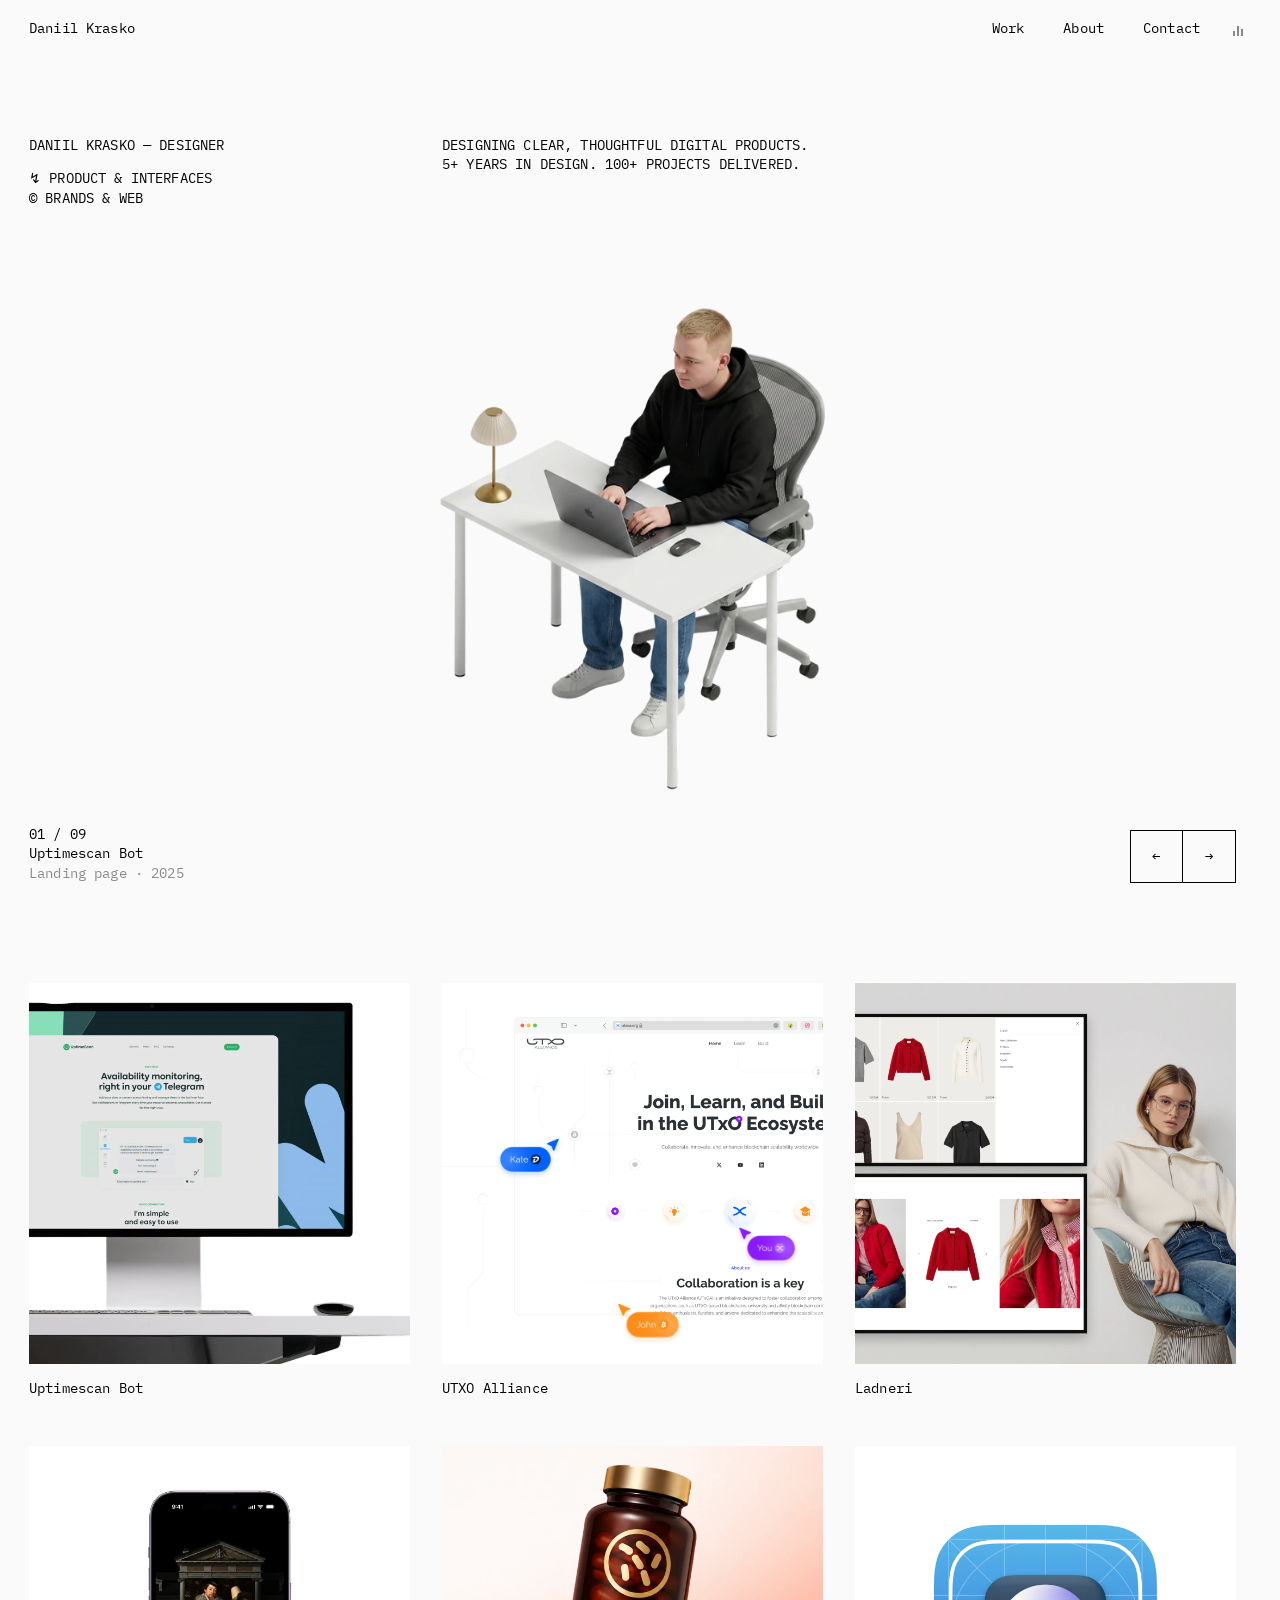
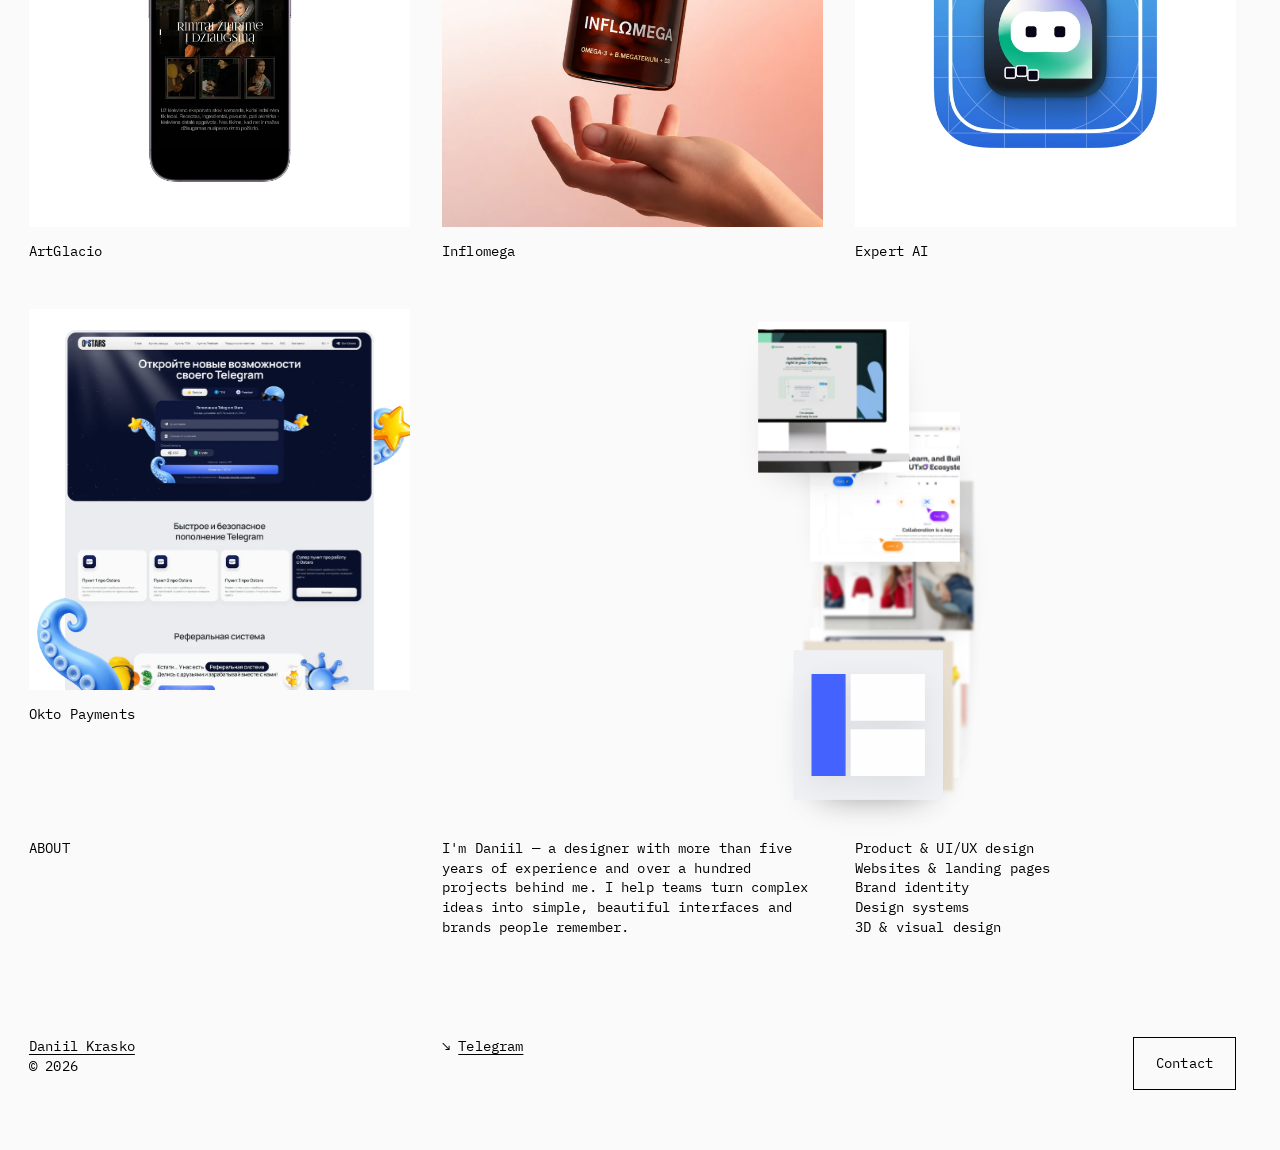
==== index.html @ 070a1013 "Bump asset version Co-Authored-By: Claude Opus 5.5 <noreply@anthropic.com> Claude-Session: https://c" ====
<!doctype html>
<html lang="en">
<head>
  <meta charset="utf-8" />
  <meta name="viewport" content="width=device-width, initial-scale=1" />
  <title>Daniil Krasko — Designer</title>
  <meta name="description" content="Daniil Krasko — designer with 5+ years of experience and 100+ projects." />
  <meta property="og:title" content="Daniil Krasko — Designer" />
  <meta property="og:description" content="5+ years, 100+ projects. Product, brand and web design." />
  <meta property="og:image" content="assets/daniil-3d.webp" />
  <link rel="icon" href="data:image/svg+xml,%3Csvg xmlns='http://www.w3.org/2000/svg' viewBox='0 0 32 32'%3E%3Crect width='32' height='32' fill='%23111'/%3E%3Ctext x='16' y='21.5' font-family='Arial' font-weight='700' font-size='14' fill='%23fff' text-anchor='middle'%3EDK%3C/text%3E%3C/svg%3E" />
  <link rel="preconnect" href="https://fonts.googleapis.com" />
  <link rel="preconnect" href="https://fonts.gstatic.com" crossorigin />
  <link href="https://fonts.googleapis.com/css2?family=IBM+Plex+Mono:wght@400;500;600&display=swap" rel="stylesheet" />
  <script>
    // show the loader from the very first paint (skipped for reduced motion)
    if (!matchMedia("(prefers-reduced-motion: reduce)").matches) document.documentElement.classList.add("is-loading");
  </script>
  <link rel="stylesheet" href="styles.css?v=406acf7" />
</head>
<body>
  <div class="loader-title" id="loaderTitle" aria-hidden="true">Daniil Krasko</div>
  <div class="loader-cards" id="loaderCards" aria-hidden="true"></div>
  <div class="loader" id="loader" aria-hidden="true">
    <div class="loader-count" id="loaderCount"><span class="loader-digits" id="loaderDigits"></span><span class="loader-pct">%</span></div>
  </div>
  <header class="header">
    <a href="#top" class="logo">Daniil Krasko</a>
    <nav class="nav">
      <a href="#work">Work</a>
      <a href="#about">About</a>
      <a href="#contact">Contact</a>
      <button class="sound" id="soundToggle" type="button" aria-pressed="false" aria-label="Turn sound on"><i></i><i></i><i></i></button>
    </nav>
  </header>

  <main id="top">
    <!-- INTRO -->
    <section class="intro cols">
      <div>
        <p>Daniil Krasko — Designer</p>
        <p class="gap-top">↯ Product &amp; interfaces<br />© Brands &amp; web</p>
      </div>
      <h1>Designing clear, thoughtful digital products. 5+ years in design. 100+ projects delivered.</h1>
    </section>

    <!-- HERO: 3D model with orbiting projects -->
    <section class="hero" aria-label="Featured projects">
      <div class="stage" id="stage">
        <div class="model">
          <img class="model-img" src="assets/daniil-3d.webp" alt="3D portrait of Daniil Krasko working at a desk" width="959" height="1200" draggable="false" />
          <img class="model-night" src="assets/daniil-3d-night.webp" alt="" aria-hidden="true" width="959" height="1200" draggable="false" />
        </div>
        <div class="orbit" id="orbit"></div>
      </div>
      <div class="hero-bottom">
        <p class="caption" aria-live="polite">
          <span id="capIndex">01 / 08</span>
          <span id="capTitle"></span>
          <span class="muted" id="capCat"></span>
        </p>
        <div class="arrows">
          <button class="btn arrow" id="prev" aria-label="Previous project">←</button>
          <button class="btn arrow" id="next" aria-label="Next project">→</button>
        </div>
      </div>
    </section>

    <!-- WORK -->
    <section class="section" id="work">
      <ul class="work-list" id="workList"></ul>
    </section>

    <!-- ABOUT -->
    <section class="section about cols" id="about">
      <p>About</p>
      <p>
        I'm Daniil — a designer with more than five years of experience and over a hundred
        projects behind me. I help teams turn complex ideas into simple, beautiful interfaces
        and brands people remember.
      </p>
      <ul class="services">
        <li>Product &amp; UI/UX design</li>
        <li>Websites &amp; landing pages</li>
        <li>Brand identity</li>
        <li>Design systems</li>
        <li>3D &amp; visual design</li>
      </ul>
    </section>
  </main>

  <!-- CONTACT / FOOTER -->
  <footer class="footer cols" id="contact">
    <p><a class="ul" href="#top">Daniil Krasko</a><br />© <span id="year"></span></p>
    <ul class="links">
      <li>↘ <a class="ul" href="https://t.me/oksark" target="_blank" rel="noopener">Telegram</a></li>
    </ul>
    <div class="footer-cta">
      <a class="btn" href="https://t.me/oksark" target="_blank" rel="noopener">Contact</a>
    </div>
  </footer>


  <script src="projects.js?v=406acf7"></script>
  <script src="shared.js?v=406acf7"></script>
  <script src="main.js?v=406acf7"></script>
  <script src="loader.js?v=406acf7"></script>
  <script src="audio.js?v=406acf7"></script>
</body>
</html>
---- styles.css ----
/* Spacing & type system matched to the reference (nuevo.tokyo):
   one text size (14px / 1.4), 29px page margins, 32px grid gap, 57px header. */
:root {
  --thumb: #ededed;
  --bg: #fafafa;
  --surface: #ffffff;
  --text: #000;
  --muted: #8a8a8a;
  --line: #000;
  --pad: 29px;
  --gap: 32px;
  --fs: 14px;
  --lh: 1.4;
  --sans: "IBM Plex Mono", ui-monospace, "SFMono-Regular", Menlo, monospace;
  --serif: var(--sans);
}

/* Dark theme while the music plays */
html.sound-on {
  --bg: #0a0a0a;
  --surface: #151515;
  --text: #f2f2f2;
  --muted: #8a8a8a;
  --line: #f2f2f2;
  --thumb: #1a1a1a;
  color-scheme: dark;
}
/* smooth switch between themes (class is set for ~1.5s by audio.js).
   Text inherits its colour from <body>, so only elements that set their own colours get a transition —
   transitioning every element made nested text "chase" its parent and jump. */
html.theme-anim body,
html.theme-anim .header,
html.theme-anim .muted,
html.theme-anim .btn,
html.theme-anim .work-item .thumb,
html.theme-anim .case-body figure img,
html.theme-anim .cursor-label {
  transition: background-color 1s ease, color 1s ease, border-color 1s ease !important;
}

* { box-sizing: border-box; }
html { scroll-behavior: smooth; }
body {
  margin: 0;
  background: var(--bg);
  color: var(--text);
  font-family: var(--sans);
  font-size: var(--fs);
  line-height: var(--lh);
  letter-spacing: 0.01em;
  -webkit-font-smoothing: antialiased;
  overflow-x: hidden;
}
h1, h2, h3, p, ul { margin: 0; font-size: inherit; font-weight: 400; line-height: inherit; }
ul { list-style: none; padding: 0; }
a { color: inherit; text-decoration: none; }
a.ul, .nav a:hover { text-decoration: underline; text-underline-offset: 3px; text-decoration-thickness: 1px; }
em { font-style: normal; }
button { font: inherit; color: inherit; letter-spacing: inherit; }
.muted { color: var(--muted); }

/* 3-column grid shared by text blocks and the work grid */
.cols {
  display: grid;
  grid-template-columns: repeat(3, minmax(0, 1fr));
  column-gap: var(--gap);
}

.btn {
  display: inline-flex; align-items: center; justify-content: center;
  height: 53px; padding: 0 22px;
  border: 1px solid var(--line); background: transparent;
  cursor: pointer; transition: background .2s, color .2s;
}
.btn:hover { background: var(--text); color: var(--bg); }

/* ---------- Header ---------- */
.header {
  position: fixed;
  inset: 0 0 auto 0;
  z-index: 100;
  height: 57px;
  display: flex;
  align-items: center;
  justify-content: space-between;
  padding: 0 var(--pad);
  background: var(--bg);
}
.nav { display: flex; align-items: center; gap: 39px; }

/* sound toggle: three bars, animated while playing */
.sound {
  display: inline-flex; align-items: flex-end; gap: 2px;
  width: 18px; height: 14px; padding: 0; margin-left: -6px;
  border: 0; background: none; cursor: pointer;
}
.sound i { display: block; width: 2px; height: 3px; background: currentColor; transition: height .3s; }
.sound i:nth-child(1) { height: 5px; }
.sound i:nth-child(2) { height: 10px; }
.sound i:nth-child(3) { height: 7px; }
.sound:not(.on) { opacity: .45; }
.sound:hover { opacity: 1; }
.sound.on i { animation: eq 1.1s ease-in-out infinite; }
.sound.on i:nth-child(2) { animation-delay: -.4s; animation-duration: .9s; }
.sound.on i:nth-child(3) { animation-delay: -.7s; animation-duration: 1.3s; }
@keyframes eq { 0%, 100% { height: 3px; } 50% { height: 14px; } }
.sound:focus-visible { outline: 1px solid var(--text); outline-offset: 4px; }

/* ---------- Intro ---------- */
.intro { padding: 116px var(--pad) 0; text-transform: uppercase; }
.intro h1 { max-width: 443px; }
.gap-top { margin-top: 14px; }

/* ---------- Hero ---------- */
.hero {
  position: relative;
  margin: 55px var(--pad) 0;
  height: clamp(560px, calc(100svh - 280px), 860px);
  display: flex;
  flex-direction: column;
  overflow: hidden;
}
.stage {
  position: absolute;
  inset: 0;
  cursor: grab;
  touch-action: pan-y;
  user-select: none;
  -webkit-user-select: none;
}
.stage.dragging { cursor: grabbing; }
.model {
  position: absolute;
  left: 50%;
  top: 46%;
  height: 78%;
  aspect-ratio: 959 / 1200;
  transform: translate(-50%, -50%);
  z-index: 10;
  pointer-events: none;
}
.model-img { display: block; width: 100%; height: 100%; }
/* night version of the photo (lamp on, AirPods Max) — shown while the music plays */
.model-night {
  position: absolute; inset: 0; width: 100%; height: 100%;
  opacity: 0;
  transition: opacity 1.2s cubic-bezier(.4, 0, .2, 1);
}
html.sound-on .model-night { opacity: 1; transition-duration: 1.6s; }
html.theme-anim .model-night { transition: opacity 1.4s cubic-bezier(.4, 0, .2, 1) !important; }
.orbit { position: absolute; left: 50%; top: 46%; width: 0; height: 0; }

.card {
  position: absolute;
  left: 0; top: 0;
  width: var(--card-w, 240px);
  aspect-ratio: 1 / 1;
  margin: calc(var(--card-w, 240px) * -0.5) 0 0 calc(var(--card-w, 240px) * -0.5);
  padding: 0;
  border: 0;
  border-radius: 0;
  overflow: hidden;
  background: var(--surface);
  box-shadow: 0 18px 40px -24px rgba(0,0,0,.3);
  cursor: pointer;
  will-change: transform, opacity;
  transform-origin: center;
}
.card .cover { position: absolute; inset: 0; }
.card:focus-visible { outline: 2px solid var(--text); outline-offset: 4px; }

.hero-bottom {
  margin-top: auto;
  position: relative;
  z-index: 30;
  display: flex;
  align-items: flex-end;
  justify-content: space-between;
  gap: var(--gap);
  pointer-events: none;
}
.hero-bottom > * { pointer-events: auto; }
.caption { display: grid; }
.arrows { display: flex; gap: 0; }
.arrow { width: 53px; padding: 0; }
.arrow + .arrow { border-left: 0; }

/* ---------- Sections ---------- */
.section { padding: 100px var(--pad) 0; }

.work-list {
  display: grid;
  grid-template-columns: repeat(3, minmax(0, 1fr));
  gap: var(--gap);
}
.work-item { cursor: pointer; }
.work-item .thumb { position: relative; aspect-ratio: 1 / 1; overflow: hidden; background: var(--thumb); }
.work-item .name { padding: 15px 0; }
.work-item:hover .name { text-decoration: underline; text-underline-offset: 3px; }
.work-item:focus-visible { outline: 1px solid var(--text); outline-offset: 6px; }
/* reveal on scroll — matches the reference: image fades in and rises 25px,
   0.8s ease, cards in a row start ~65ms apart; captions stay visible */
.work-item.reveal .thumb {
  opacity: 0;
  transform: translateY(25px);
  transition: opacity .8s cubic-bezier(.4,0,.2,1), transform .8s cubic-bezier(.4,0,.2,1);
  transition-delay: var(--d, 0ms);
}
.work-item.reveal.in .thumb { opacity: 1; transform: none; }


.about { text-transform: none; }
.about > p:first-child { text-transform: uppercase; }
.about > p:nth-child(2) { max-width: 443px; }

/* ---------- Footer / contact ---------- */
.footer { padding: 100px var(--pad) 60px; align-items: start; }
.footer-cta { justify-self: end; }

/* ---------- Cover art (placeholder visuals) ---------- */
.art { position: absolute; inset: 0; background: var(--a); overflow: hidden; }
.art img { width: 100%; height: 100%; object-fit: cover; display: block; }
.art.circle::before { content: ""; position: absolute; width: 58%; aspect-ratio: 1; border-radius: 50%; background: var(--b); left: 50%; top: 50%; transform: translate(-30%, -50%); }
.art.circle::after { content: ""; position: absolute; width: 30%; aspect-ratio: 1; border-radius: 50%; border: 2px solid var(--b); left: 14%; top: 18%; }
.art.stripes { background: repeating-linear-gradient(-35deg, var(--a) 0 18px, var(--b) 18px 36px); }
.art.stripes::after { content: ""; position: absolute; inset: 22% 28%; background: var(--a); border-radius: 999px; }
.art.grid { background-image: linear-gradient(var(--a), var(--a)); }
.art.grid::before {
  content: ""; position: absolute; inset: 16% 12%;
  background:
    linear-gradient(var(--b), var(--b)) 0 0 / 30% 100% no-repeat,
    linear-gradient(#fff, #fff) 100% 0 / 66% 46% no-repeat,
    linear-gradient(#fff, #fff) 100% 100% / 66% 46% no-repeat;
  border-radius: 0; opacity: .95;
  filter: drop-shadow(0 8px 16px rgba(0,0,0,.08));
}
.art.phone::before {
  content: ""; position: absolute; width: 34%; height: 120%; left: 33%; top: 18%;
  border-radius: 0; background: var(--b);
  box-shadow: inset 0 0 0 5px rgba(0,0,0,.85), 0 20px 40px rgba(0,0,0,.25);
}
.art.phone::after {
  content: ""; position: absolute; width: 22%; height: 8%; left: 39%; top: 34%;
  border-radius: 0; background: var(--a); opacity: .9;
  box-shadow: 0 calc(var(--h, 60px) * .32) 0 0 var(--a);
}
.art.arch::before { content: ""; position: absolute; width: 38%; height: 82%; left: 31%; bottom: 0; background: var(--b); border-radius: 999px 999px 0 0; }
.art.arch::after { content: ""; position: absolute; width: 100%; height: 1px; left: 0; bottom: 18%; background: var(--b); opacity: .4; }
.art.type::before {
  content: "Aa"; position: absolute; left: 10%; bottom: -8%;
  font-family: var(--serif); font-size: calc(var(--h, 180px) * .9); line-height: 1; color: var(--b);
}
.art.type::after { content: ""; position: absolute; width: 18%; aspect-ratio: 1; right: 12%; top: 16%; background: var(--b); border-radius: 50%; }

/* ---------- Layered (animated) covers ---------- */
.art.layered { background: #fff; container-type: size; }
.art.layered img.bg { width: 100%; height: 100%; object-fit: cover; }
.art.layered img.layer {
  position: absolute;
  left: var(--x); top: var(--y);
  width: var(--w); height: auto;
  transform-origin: var(--origin, 50% 50%);
  animation: var(--anim) var(--dur) cubic-bezier(.45, 0, .25, 1) var(--delay) infinite;
  will-change: transform;
}
/* cursor paths, in % of the cover width (cqw) — like people moving their mouse */
@keyframes cursor-a {
  0%, 100% { transform: translate(0, 0); }
  22% { transform: translate(5cqw, -4cqw); }
  46% { transform: translate(11cqw, 2cqw); }
  70% { transform: translate(4cqw, 6cqw); }
  86% { transform: translate(-2cqw, 2cqw); }
}
@keyframes cursor-b {
  0%, 100% { transform: translate(0, 0); }
  25% { transform: translate(-9cqw, -3cqw); }
  52% { transform: translate(-3cqw, -8cqw); }
  78% { transform: translate(6cqw, -4cqw); }
}
@keyframes cursor-c {
  0%, 100% { transform: translate(0, 0); }
  20% { transform: translate(-6cqw, -3cqw); }
  45% { transform: translate(-2cqw, -9cqw); }
  72% { transform: translate(3cqw, -2cqw); }
}
/* entrance: layer starts hidden behind/below, slides to its place once the cover is visible */
.art.layered img.layer.enter {
  transform: var(--enter);
  transition: transform 1.6s cubic-bezier(.16, 1, .3, 1) var(--enter-delay, 0s);
}
.art.layered.in img.layer.enter { transform: none; }
/* idle sway (uses the separate `rotate` property, so it combines with entrance and parallax) */
@keyframes sway {
  0%, 100% { rotate: 0deg; }
  50% { rotate: -5deg; }
}
@keyframes sway-b {
  0%, 100% { rotate: 0deg; }
  50% { rotate: 4deg; }
}
@keyframes float {
  0%, 100% { transform: translateY(0) rotate(0deg); }
  50% { transform: translateY(-1.6cqw) rotate(1.2deg); }
}
/* parallax: layers move against the background (depth from data), bg drifts slightly the other way */
.art.layered.parallax img.layer {
  translate: calc(var(--px, 0) * var(--depth) * -3cqw) calc(var(--py, 0) * var(--depth) * -3cqw);
}
.art.layered.parallax img.bg {
  scale: 1.04;
  translate: calc(var(--px, 0) * 0.8cqw) calc(var(--py, 0) * 0.8cqw);
}
.case-cover.is-layered { position: relative; width: min(100%, 88svh); aspect-ratio: 1 / 1; margin-left: auto; margin-right: auto; }

/* ---------- Project page (long-read) ---------- */
.work-item a { display: block; }
.work-item a:focus-visible { outline: 1px solid var(--text); outline-offset: 6px; }

.case-head { padding: 116px var(--pad) 0; align-items: start; }
.case-title h1 { text-transform: uppercase; }
.case-intro { margin-top: 14px; max-width: 443px; }
.case-meta { margin: 0; display: grid; grid-template-columns: auto 1fr; gap: 0 20px; justify-self: end; }
.case-meta dd { margin: 0; }

.case-cover { margin: 55px var(--pad) 0; }
/* tall/square covers are capped to the viewport height so they never get huge */
.case-cover img { display: block; width: auto; max-width: 100%; height: auto; max-height: 88svh; margin: 0 auto; }
.case-cover.is-art { position: relative; aspect-ratio: 16 / 9; --h: 600px; }

.case-body {
  --col: 600px;
  max-width: calc(var(--col) + var(--pad) * 2);
  margin: 0 auto;
  padding: 100px var(--pad) 0;
}
.case-body h2 { margin: 56px 0 14px; text-transform: uppercase; }
.case-body h2:first-child { margin-top: 0; }
.case-body p + p { margin-top: 14px; }
.case-body figure { margin: 48px 0; }
.case-body figure img { display: block; width: 100%; height: auto; background: var(--thumb); }
.case-body figure .ph { position: relative; aspect-ratio: 4 / 3; --h: 420px; }
.case-body figure.wide { margin-left: calc(50% - min(450px, 50vw - var(--pad))); margin-right: calc(50% - min(450px, 50vw - var(--pad))); }
.case-body figure.wide .ph { aspect-ratio: 16 / 9; }
.case-body figcaption { padding-top: 15px; }

.case-next { padding: 100px var(--pad) 0; align-items: start; }
.next-link { grid-column: 2; display: block; }
.next-link .thumb { position: relative; aspect-ratio: 1 / 1; overflow: hidden; }
.next-link .name { display: block; padding: 15px 0; }
.next-link:hover .name { text-decoration: underline; text-underline-offset: 3px; }

/* ---------- Intro loader ---------- */
.loader { display: none; }
/* keep the real scrollbar visible while loading (scrolling is blocked in loader.js), so nothing jumps */
html { scrollbar-gutter: stable; }
html.is-loading .loader {
  display: block;
  position: fixed; inset: 0; z-index: 900;
  pointer-events: none;
}
.loader::before {               /* the backdrop that dissolves at the end */
  content: ""; position: absolute; inset: 0;
  background: var(--bg);
  transition: opacity .8s cubic-bezier(.4,0,.2,1) .15s;
}
.loader.done::before { opacity: 0; }
.loader.gone { opacity: 0; transition: opacity .5s ease; }
html.is-loading:not(.landing) #orbit .card { visibility: hidden; }
/* landing: the hero stage (model + real cards) rises above the loader backdrop,
   so the cards are visible from their very first frame and keep their depth order */
html.is-loading .model { opacity: 0; }
html.landing .model { opacity: 1; transition: opacity .7s ease; }
html.landing .stage { z-index: 950; }
html.landing .hero { overflow: visible; }

.loader-cards { position: absolute; inset: 0; }
.loader-card {
  position: absolute; left: 0; top: 0;
  overflow: hidden;
  background: var(--surface);
  box-shadow: 0 18px 40px -24px rgba(0,0,0,.3);
  will-change: transform;
  transform: scale(0);
}
.loader-card .art { position: absolute; inset: 0; }
.loader-card.to-orbit { opacity: var(--to-opacity, 1); }

.loader-count {
  position: absolute; right: var(--pad); bottom: 18px;
  display: flex; align-items: flex-start;
  font-size: clamp(72px, 13vw, 200px);
  line-height: 1; letter-spacing: -0.04em; font-weight: 400;
  color: var(--text);
  transition: opacity .4s ease, transform .6s cubic-bezier(.7,0,.2,1);
}
.loader.done .loader-count { opacity: 0; transform: translateY(30%); }
.loader-digits { display: flex; }
.digit { display: block; height: .78em; overflow: hidden; width: .6em; }
.digit.hidden { width: 0; }
.digit .strip { display: flex; flex-direction: column; transition: transform .22s cubic-bezier(.65,0,.2,1); }
.digit .strip i { font-style: normal; height: .78em; line-height: .78em; display: block; text-align: center; }
.loader-pct { font-size: .32em; line-height: 1; margin: 0 0 0 .12em; }

/* ---------- Custom cursor ---------- */
html.has-cursor, html.has-cursor * { cursor: none !important; }
.cursor, .cursor-dot {
  position: fixed; left: 0; top: 0; z-index: 1000;
  width: 0; height: 0;
  pointer-events: none;
  opacity: 0;
  transition: opacity .2s;
  will-change: transform;
}
.cursor.visible, .cursor-dot.visible { opacity: 1; }
/* the square: white + difference blend = black on light areas, white on dark */
.cursor-dot { mix-blend-mode: difference; }
.cursor-dot::before {
  content: "";
  position: absolute; left: 0; top: 0;
  width: 10px; height: 10px;
  translate: -50% -50%;
  background: #fff;
  transition: width .25s cubic-bezier(.2,.8,.2,1), height .25s cubic-bezier(.2,.8,.2,1), scale .15s;
}
.cursor-dot[data-state="link"]::before { width: 34px; height: 34px; }
.cursor-dot[data-state="label"]::before { width: 0; height: 0; }
.cursor-dot.down::before { scale: .7; }
.cursor-label {
  position: absolute; left: 0; top: 0;
  translate: -50% -50%;
  padding: 9px 14px;
  background: var(--text); color: var(--bg);
  font-size: 12px; line-height: 1; letter-spacing: .02em; white-space: nowrap;
  text-transform: uppercase;
  scale: 0; opacity: 0;
  transition: scale .3s cubic-bezier(.2,.8,.2,1), opacity .2s;
}
.cursor[data-state="label"] .cursor-label { scale: 1; opacity: 1; }
.cursor[data-state="label"].down .cursor-label { scale: .9; }

/* ---------- Responsive ---------- */
@media (max-width: 860px) {
  :root { --pad: 16px; --gap: 16px; }
  .nav { gap: 20px; }
  .intro { padding-top: 90px; }
  .intro.cols, .about.cols { grid-template-columns: 1fr; row-gap: 14px; }
  .hero { margin-top: 32px; height: min(560px, 74svh); }
  .model { height: 62%; }
  .work-list { grid-template-columns: repeat(2, minmax(0, 1fr)); }
  .section { padding-top: 72px; }
  .footer.cols { grid-template-columns: 1fr 1fr; row-gap: 32px; }
  .footer-cta { grid-column: 1 / -1; justify-self: start; }
  .case-head.cols, .case-next.cols { grid-template-columns: 1fr; row-gap: 14px; }
  .case-head { padding-top: 90px; }
  .case-meta { justify-self: start; }
  .case-cover { margin-top: 32px; }
  .case-body { padding-top: 64px; }
  .next-link { grid-column: 1; }
}
@media (max-width: 560px) {
  .work-list { grid-template-columns: 1fr; }
}

@media (prefers-reduced-motion: reduce) {
  html { scroll-behavior: auto; }
  .work-item.reveal .thumb { opacity: 1; transform: none; transition: none; }
  .art.layered img.layer { animation: none; }
  .sound.on i { animation: none; height: 10px; }
  .art.layered img.layer.enter { transform: none; transition: none; }
}
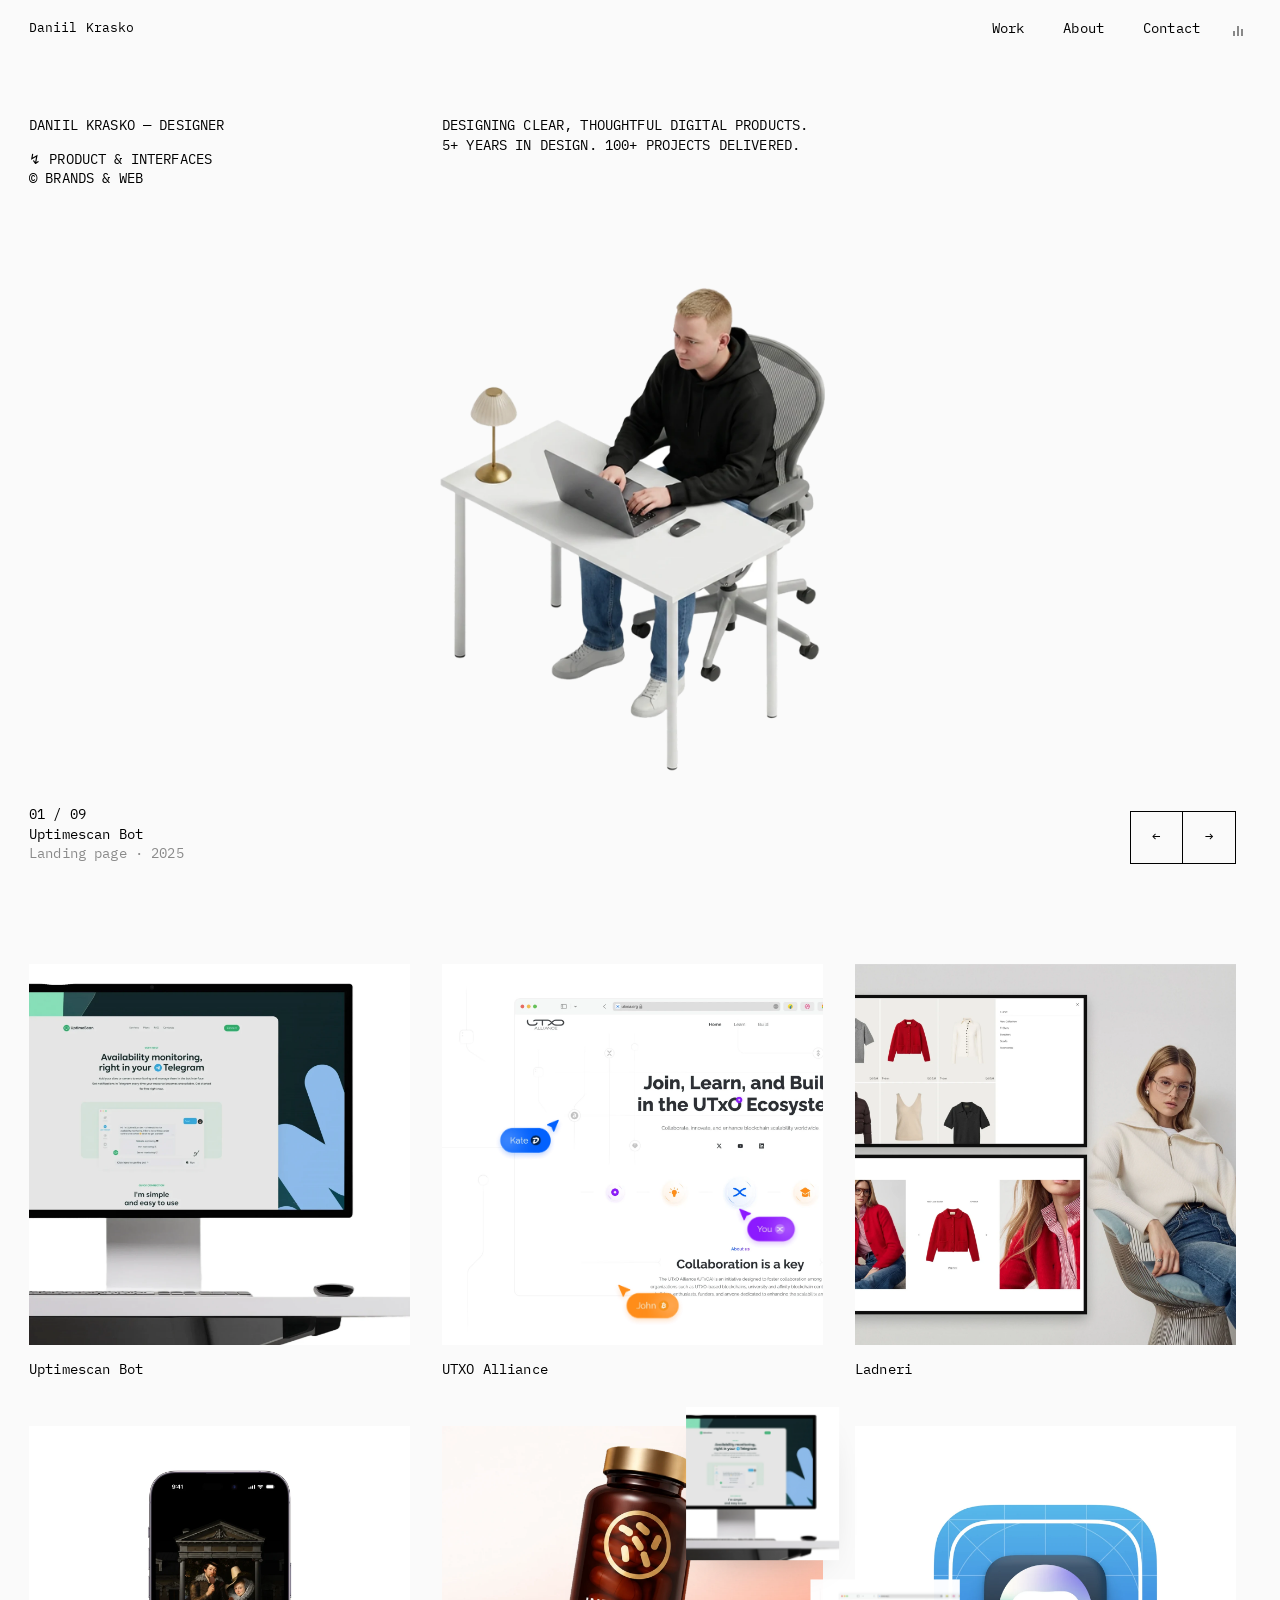
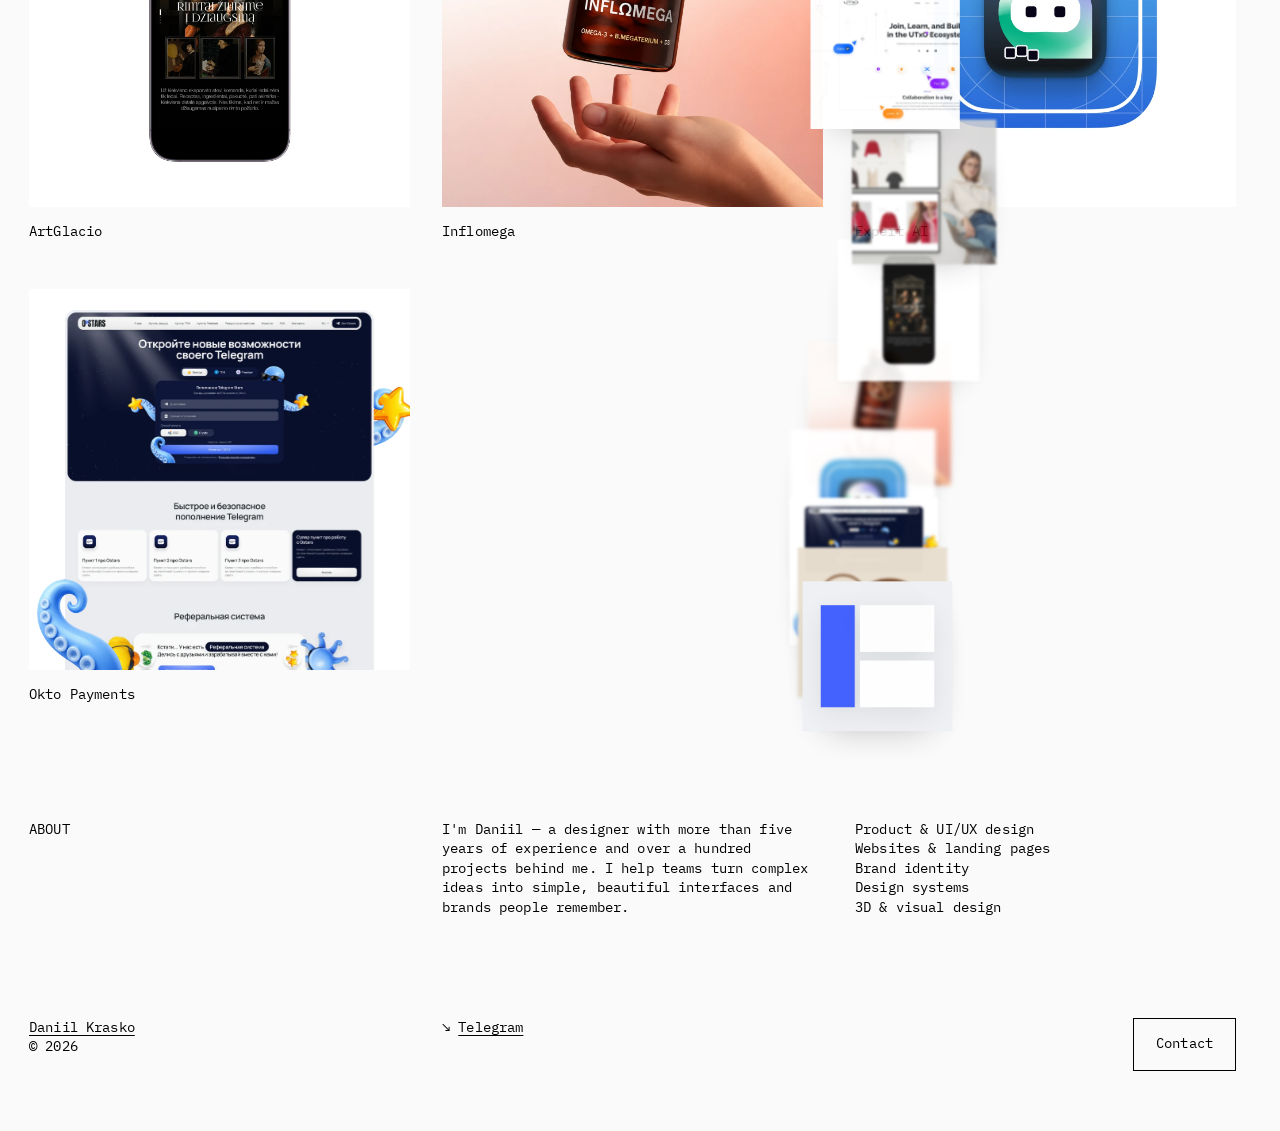
==== commit 406acf7e: "Loader: big centred name that glides into the header logo Co-Authored-By: Claude Opus 5.5 <noreply@a" ====
--- a/index.html
+++ b/index.html
@@ -16,7 +16,7 @@
     // show the loader from the very first paint (skipped for reduced motion)
     if (!matchMedia("(prefers-reduced-motion: reduce)").matches) document.documentElement.classList.add("is-loading");
   </script>
-  <link rel="stylesheet" href="styles.css?v=406acf7" />
+  <link rel="stylesheet" href="styles.css?v=d68f02f" />
 </head>
 <body>
   <div class="loader-title" id="loaderTitle" aria-hidden="true">Daniil Krasko</div>
@@ -101,10 +101,10 @@
   </footer>
 
 
-  <script src="projects.js?v=406acf7"></script>
-  <script src="shared.js?v=406acf7"></script>
-  <script src="main.js?v=406acf7"></script>
-  <script src="loader.js?v=406acf7"></script>
-  <script src="audio.js?v=406acf7"></script>
+  <script src="projects.js?v=d68f02f"></script>
+  <script src="shared.js?v=d68f02f"></script>
+  <script src="main.js?v=d68f02f"></script>
+  <script src="loader.js?v=d68f02f"></script>
+  <script src="audio.js?v=d68f02f"></script>
 </body>
 </html>
--- a/styles.css
+++ b/styles.css
@@ -373,7 +373,24 @@
 html.landing .stage { z-index: 950; }
 html.landing .hero { overflow: visible; }
 
-.loader-cards { position: absolute; inset: 0; }
+/* big name in the centre, flies into the header logo at the end */
+.loader-title { display: none; }
+html.is-loading .loader-title {
+  display: block;
+  position: fixed; left: 50%; top: 50%; z-index: 960;
+  transform: translate(-50%, -50%);
+  transform-origin: 0 0;
+  font-size: min(11vw, 150px);
+  line-height: 1.4; letter-spacing: 0.01em; font-weight: 400;
+  white-space: nowrap;
+  color: var(--text);
+  pointer-events: none;
+}
+html.is-loading .header .logo { visibility: hidden; }
+/* layers while loading: backdrop + counter (900) < name (960) < running cards (965) < cursor (1000) */
+.loader-cards { display: none; }
+html.is-loading .loader-cards { display: block; position: fixed; inset: 0; z-index: 965; pointer-events: none; }
+
 .loader-card {
   position: absolute; left: 0; top: 0;
   overflow: hidden;
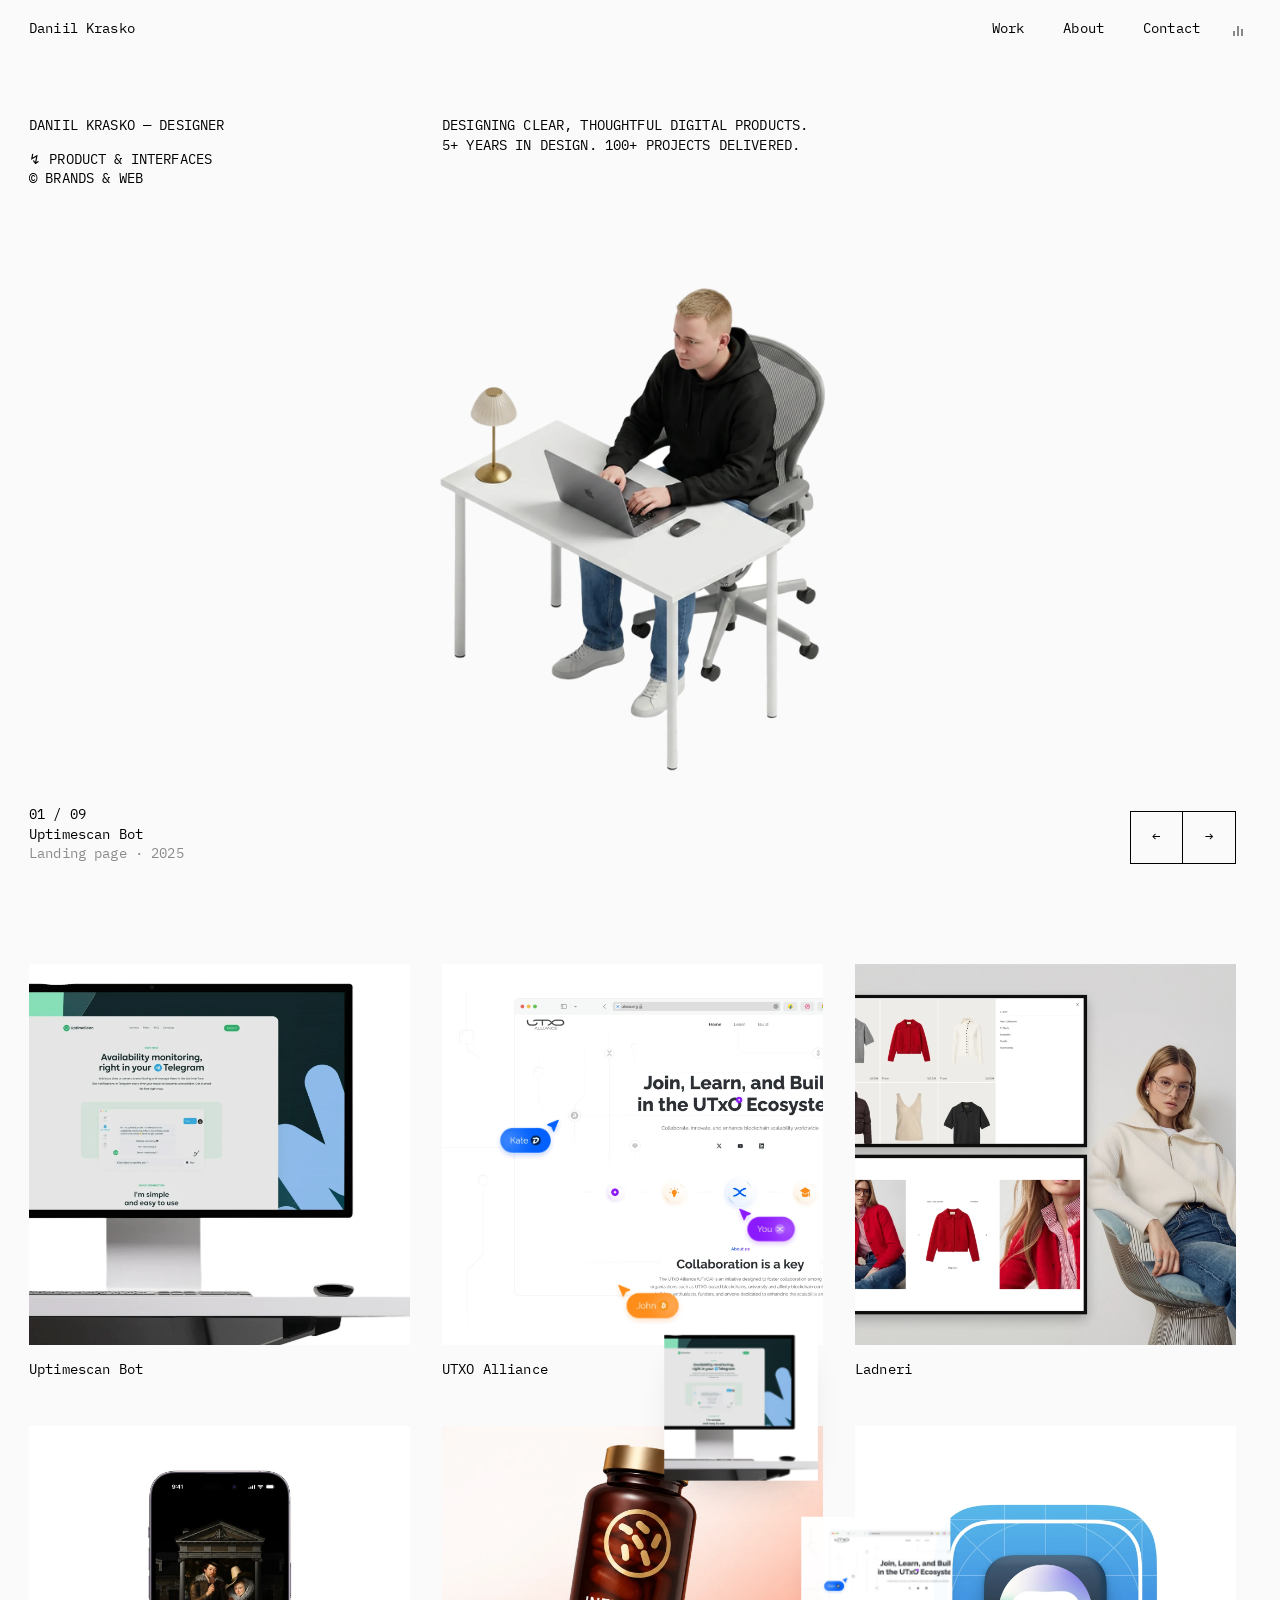
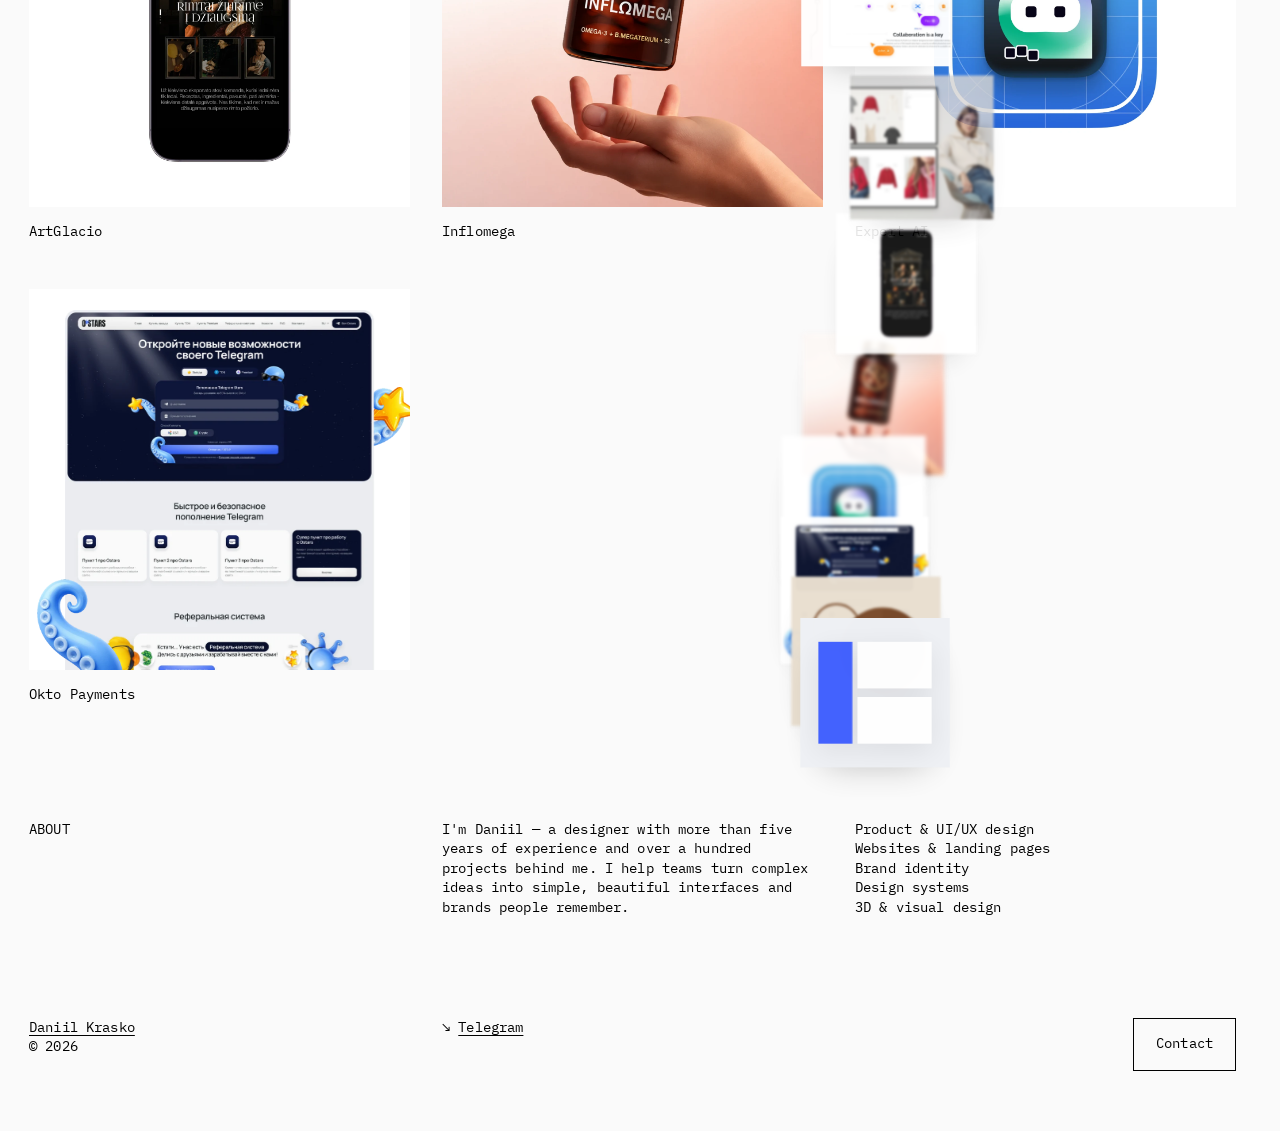
==== commit e100b162: "Bump asset version Co-Authored-By: Claude Opus 5.5 <noreply@anthropic.com> Claude-Session: https://c" ====
--- a/index.html
+++ b/index.html
@@ -16,7 +16,7 @@
     // show the loader from the very first paint (skipped for reduced motion)
     if (!matchMedia("(prefers-reduced-motion: reduce)").matches) document.documentElement.classList.add("is-loading");
   </script>
-  <link rel="stylesheet" href="styles.css?v=d68f02f" />
+  <link rel="stylesheet" href="styles.css?v=1c8c56e" />
 </head>
 <body>
   <div class="loader-title" id="loaderTitle" aria-hidden="true">Daniil Krasko</div>
@@ -101,10 +101,10 @@
   </footer>
 
 
-  <script src="projects.js?v=d68f02f"></script>
-  <script src="shared.js?v=d68f02f"></script>
-  <script src="main.js?v=d68f02f"></script>
-  <script src="loader.js?v=d68f02f"></script>
-  <script src="audio.js?v=d68f02f"></script>
+  <script src="projects.js?v=1c8c56e"></script>
+  <script src="shared.js?v=1c8c56e"></script>
+  <script src="main.js?v=1c8c56e"></script>
+  <script src="loader.js?v=1c8c56e"></script>
+  <script src="audio.js?v=1c8c56e"></script>
 </body>
 </html>
--- a/styles.css
+++ b/styles.css
@@ -373,15 +373,12 @@
 html.landing .stage { z-index: 950; }
 html.landing .hero { overflow: visible; }
 
-/* big name in the centre, flies into the header logo at the end */
+/* name stays exactly where the header logo is (same size), above the loader backdrop */
 .loader-title { display: none; }
 html.is-loading .loader-title {
   display: block;
-  position: fixed; left: 50%; top: 50%; z-index: 960;
-  transform: translate(-50%, -50%);
-  transform-origin: 0 0;
-  font-size: min(11vw, 150px);
-  line-height: 1.4; letter-spacing: 0.01em; font-weight: 400;
+  position: fixed; z-index: 960;
+  font-size: var(--fs); line-height: var(--lh); letter-spacing: 0.01em; font-weight: 400;
   white-space: nowrap;
   color: var(--text);
   pointer-events: none;
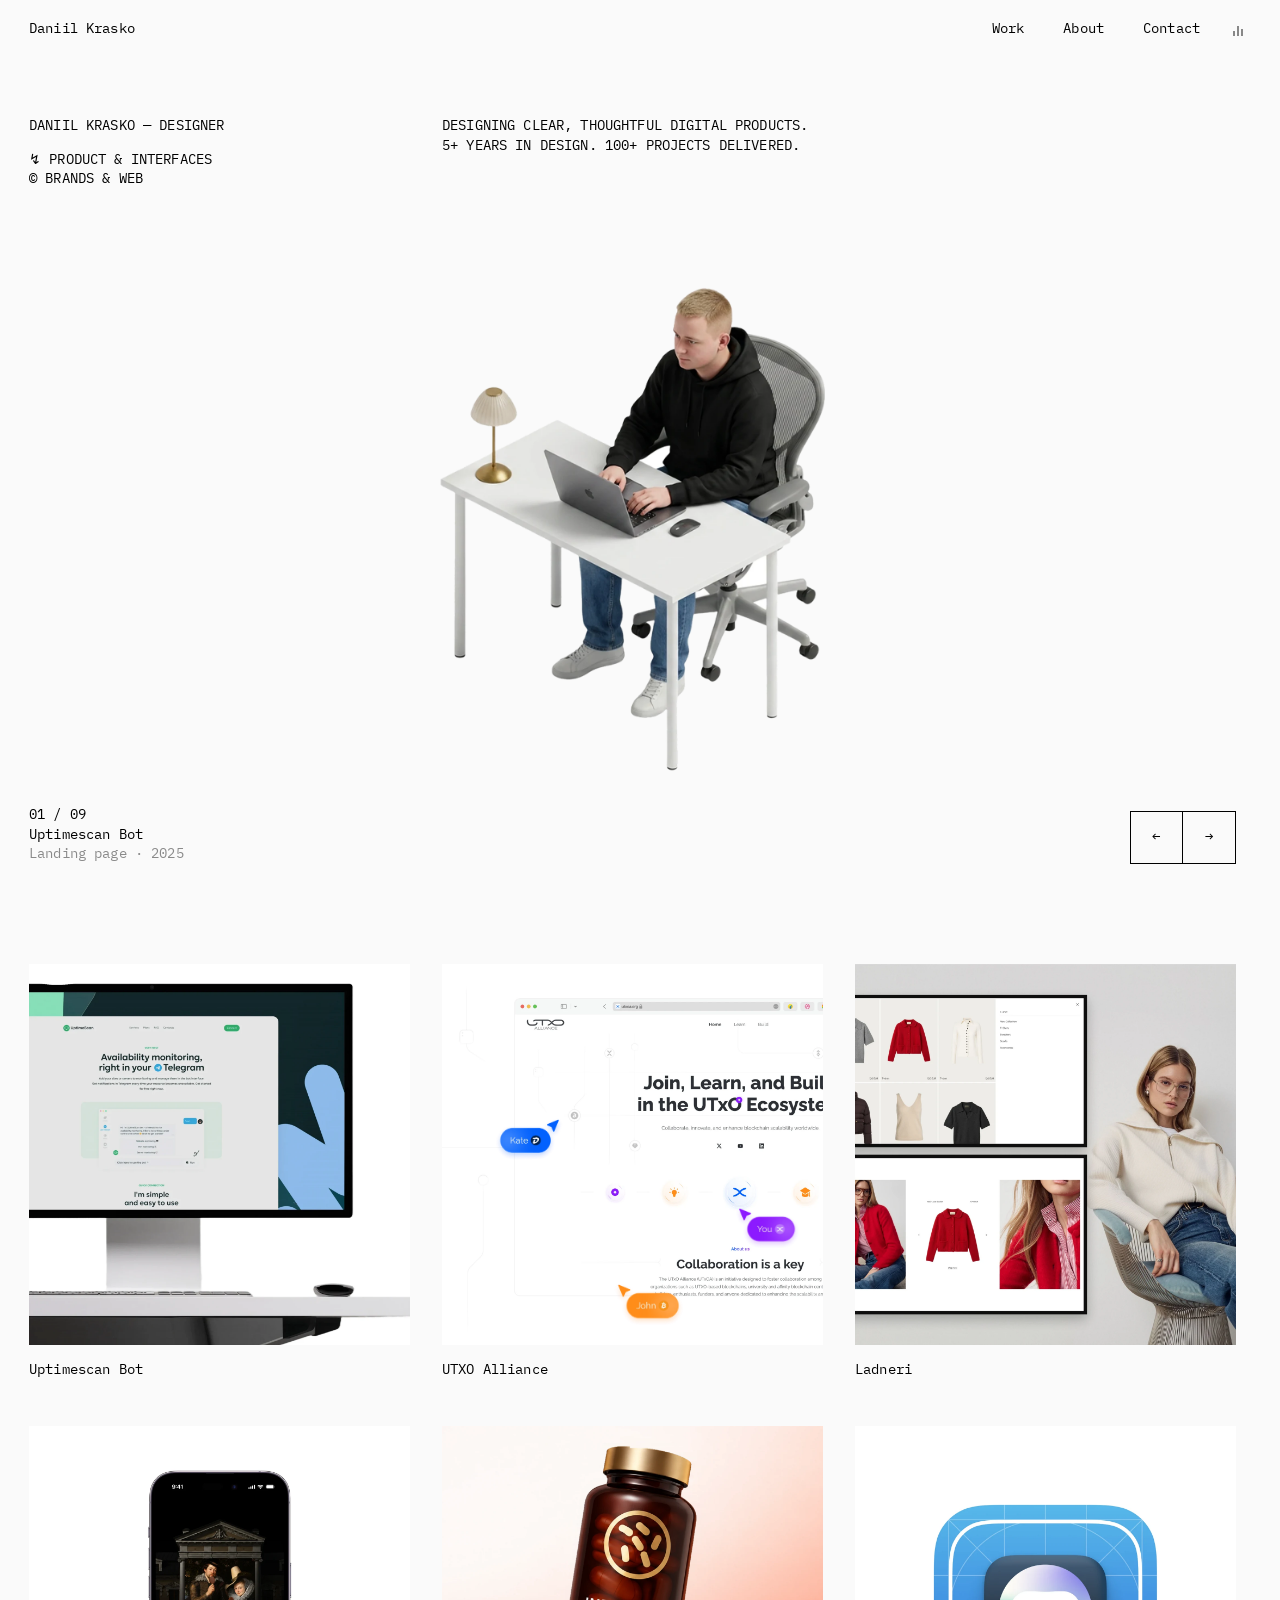
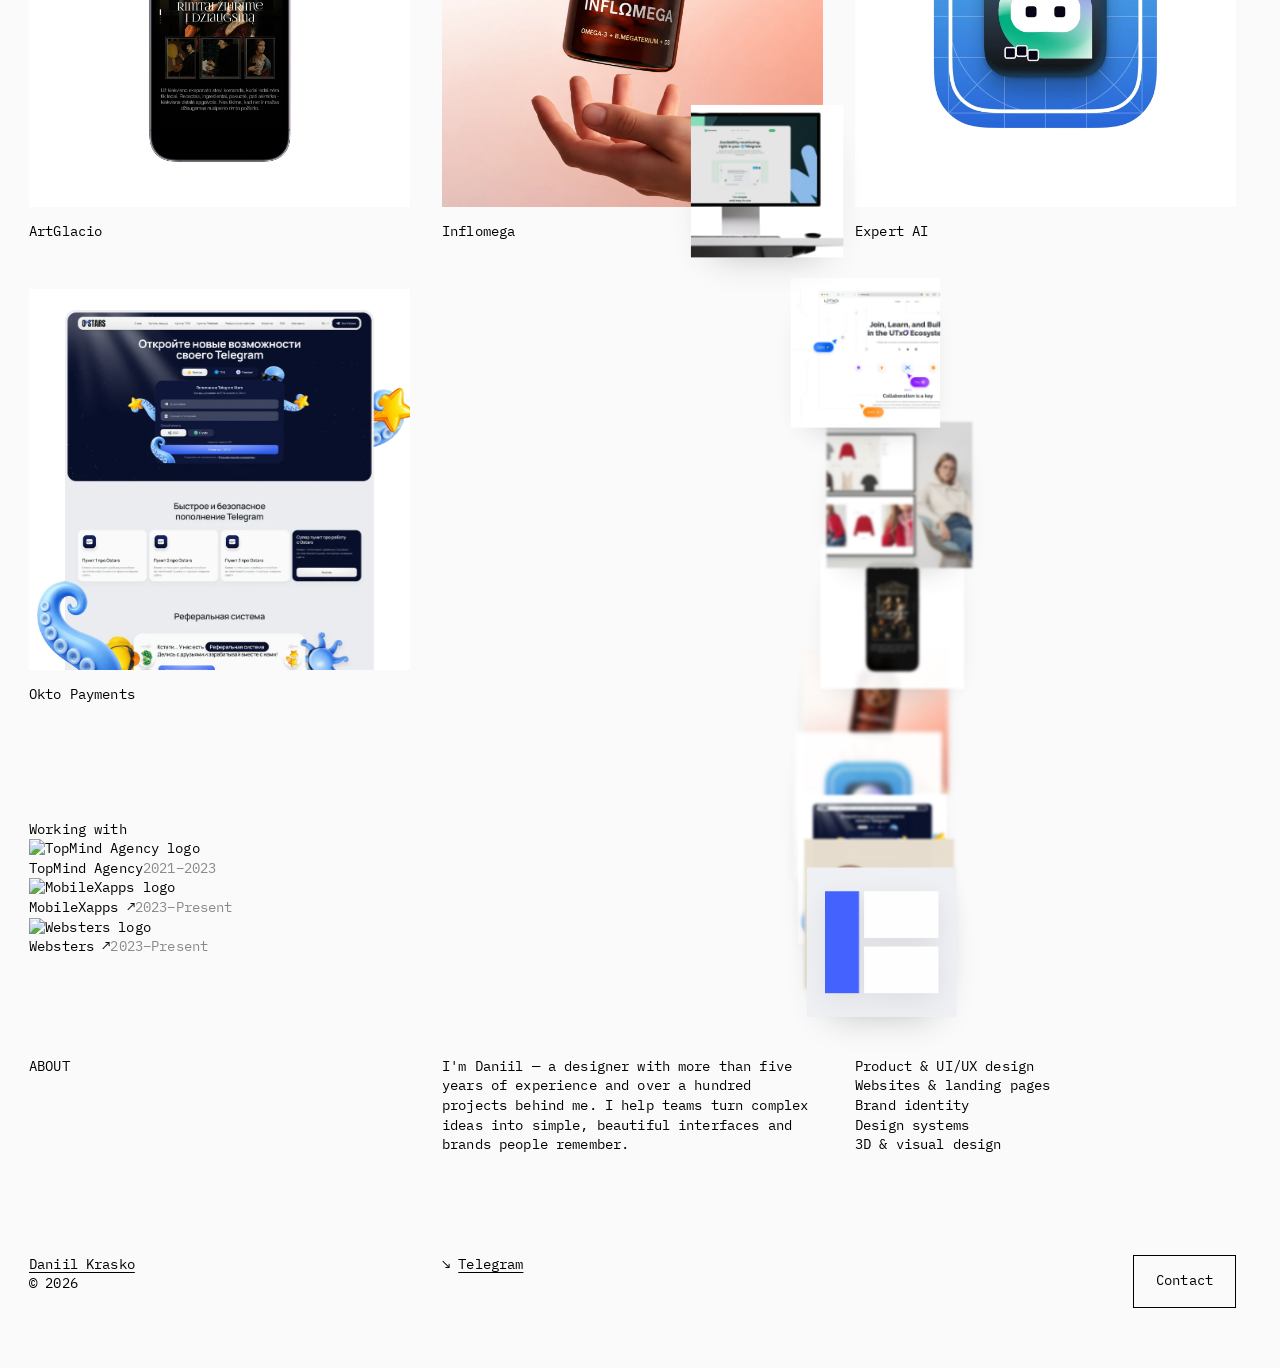
==== commit d99deea8: "Bump asset version Co-Authored-By: Claude Opus 5.5 <noreply@anthropic.com> Claude-Session: https://c" ====
--- a/index.html
+++ b/index.html
@@ -16,7 +16,7 @@
     // show the loader from the very first paint (skipped for reduced motion)
     if (!matchMedia("(prefers-reduced-motion: reduce)").matches) document.documentElement.classList.add("is-loading");
   </script>
-  <link rel="stylesheet" href="styles.css?v=1c8c56e" />
+  <link rel="stylesheet" href="styles.css?v=41e56f0" />
 </head>
 <body>
   <div class="loader-title" id="loaderTitle" aria-hidden="true">Daniil Krasko</div>
@@ -71,6 +71,31 @@
       <ul class="work-list" id="workList"></ul>
     </section>
 
+    <!-- WORKING WITH -->
+    <section class="section clients" id="clients">
+      <p class="section-label">Working with</p>
+      <ul class="client-list">
+        <li class="client">
+          <div class="client-link">
+            <div class="client-logo"><img src="assets/clients/topmind.webp" alt="TopMind Agency logo" loading="lazy" /></div>
+            <p class="client-meta"><span>TopMind Agency</span><span class="muted">2021–2023</span></p>
+          </div>
+        </li>
+        <li class="client">
+          <a class="client-link" href="https://mobilexapps.com" target="_blank" rel="noopener">
+            <div class="client-logo"><img src="assets/clients/mobilexapps.webp" alt="MobileXapps logo" loading="lazy" /></div>
+            <p class="client-meta"><span>MobileXapps ↗</span><span class="muted">2023–Present</span></p>
+          </a>
+        </li>
+        <li class="client">
+          <a class="client-link" href="https://websters.dev" target="_blank" rel="noopener">
+            <div class="client-logo"><img src="assets/clients/websters.webp" alt="Websters logo" loading="lazy" /></div>
+            <p class="client-meta"><span>Websters ↗</span><span class="muted">2023–Present</span></p>
+          </a>
+        </li>
+      </ul>
+    </section>
+
     <!-- ABOUT -->
     <section class="section about cols" id="about">
       <p>About</p>
@@ -101,10 +126,10 @@
   </footer>
 
 
-  <script src="projects.js?v=1c8c56e"></script>
-  <script src="shared.js?v=1c8c56e"></script>
-  <script src="main.js?v=1c8c56e"></script>
-  <script src="loader.js?v=1c8c56e"></script>
-  <script src="audio.js?v=1c8c56e"></script>
+  <script src="projects.js?v=41e56f0"></script>
+  <script src="shared.js?v=41e56f0"></script>
+  <script src="main.js?v=41e56f0"></script>
+  <script src="loader.js?v=41e56f0"></script>
+  <script src="audio.js?v=41e56f0"></script>
 </body>
 </html>
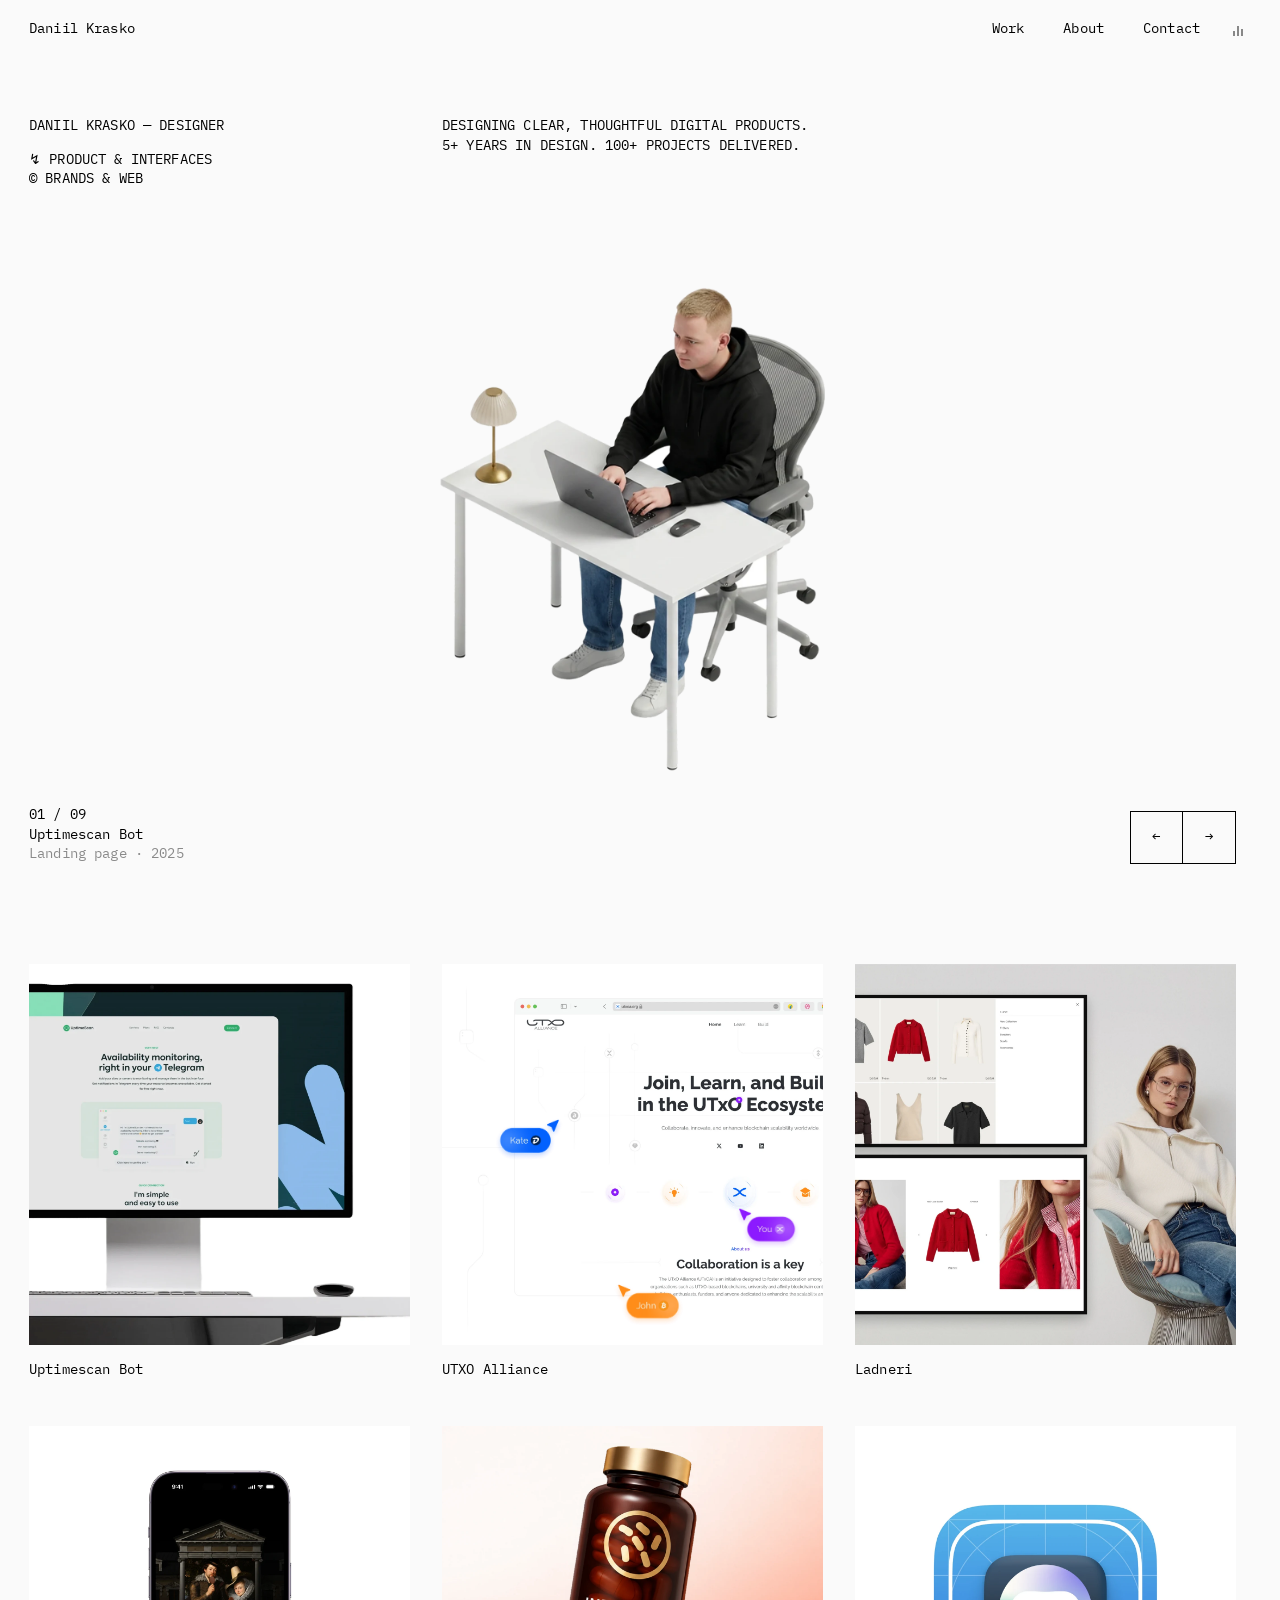
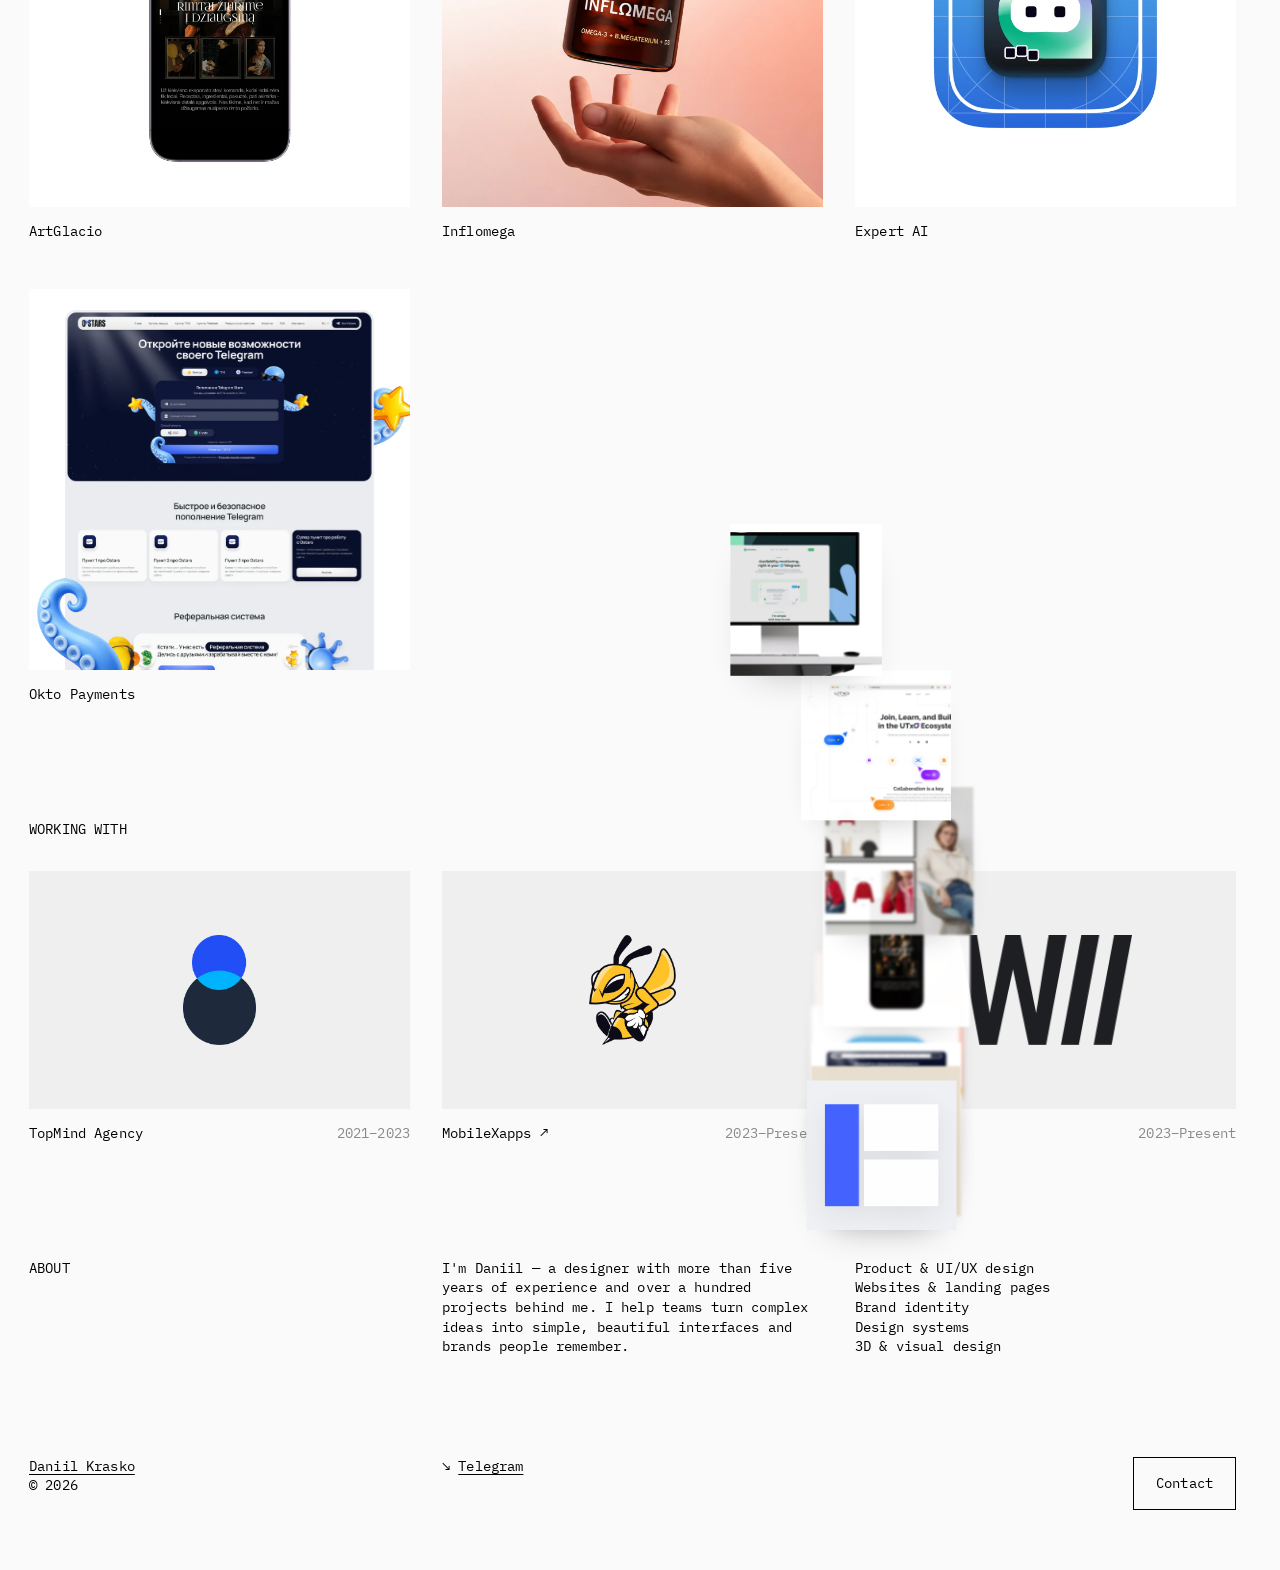
==== commit 41e56f0e: "Add Working with section: TopMind Agency, MobileXapps, Websters Co-Authored-By: Claude Opus 5.5 <nor" ====
--- a/index.html
+++ b/index.html
@@ -16,7 +16,7 @@
     // show the loader from the very first paint (skipped for reduced motion)
     if (!matchMedia("(prefers-reduced-motion: reduce)").matches) document.documentElement.classList.add("is-loading");
   </script>
-  <link rel="stylesheet" href="styles.css?v=41e56f0" />
+  <link rel="stylesheet" href="styles.css?v=1c8c56e" />
 </head>
 <body>
   <div class="loader-title" id="loaderTitle" aria-hidden="true">Daniil Krasko</div>
@@ -126,10 +126,10 @@
   </footer>
 
 
-  <script src="projects.js?v=41e56f0"></script>
-  <script src="shared.js?v=41e56f0"></script>
-  <script src="main.js?v=41e56f0"></script>
-  <script src="loader.js?v=41e56f0"></script>
-  <script src="audio.js?v=41e56f0"></script>
+  <script src="projects.js?v=1c8c56e"></script>
+  <script src="shared.js?v=1c8c56e"></script>
+  <script src="main.js?v=1c8c56e"></script>
+  <script src="loader.js?v=1c8c56e"></script>
+  <script src="audio.js?v=1c8c56e"></script>
 </body>
 </html>
--- a/styles.css
+++ b/styles.css
@@ -208,6 +208,30 @@
 }
 .work-item.reveal.in .thumb { opacity: 1; transform: none; }
 
+
+/* ---------- Working with ---------- */
+.section-label { text-transform: uppercase; padding-bottom: var(--gap); }
+.client-list {
+  display: grid;
+  grid-template-columns: repeat(3, minmax(0, 1fr));
+  gap: var(--gap);
+}
+.client-link { display: block; }
+.client-logo {
+  position: relative;
+  aspect-ratio: 16 / 10;
+  background: #efefef;            /* stays light in both themes so every logo reads well */
+  overflow: hidden;
+}
+.client-logo img {
+  position: absolute; inset: 0; margin: auto;
+  height: 46%; width: 60%; object-fit: contain;
+  transition: transform .6s cubic-bezier(.2,.8,.2,1);
+}
+a.client-link:hover .client-logo img { transform: scale(1.06); }
+.client-meta { display: flex; justify-content: space-between; gap: 16px; padding: 15px 0; }
+a.client-link:hover .client-meta span:first-child { text-decoration: underline; text-underline-offset: 3px; }
+a.client-link:focus-visible { outline: 1px solid var(--text); outline-offset: 6px; }
 
 .about { text-transform: none; }
 .about > p:first-child { text-transform: uppercase; }
@@ -461,6 +485,7 @@
   .hero { margin-top: 32px; height: min(560px, 74svh); }
   .model { height: 62%; }
   .work-list { grid-template-columns: repeat(2, minmax(0, 1fr)); }
+  .client-list { grid-template-columns: 1fr; }
   .section { padding-top: 72px; }
   .footer.cols { grid-template-columns: 1fr 1fr; row-gap: 32px; }
   .footer-cta { grid-column: 1 / -1; justify-self: start; }
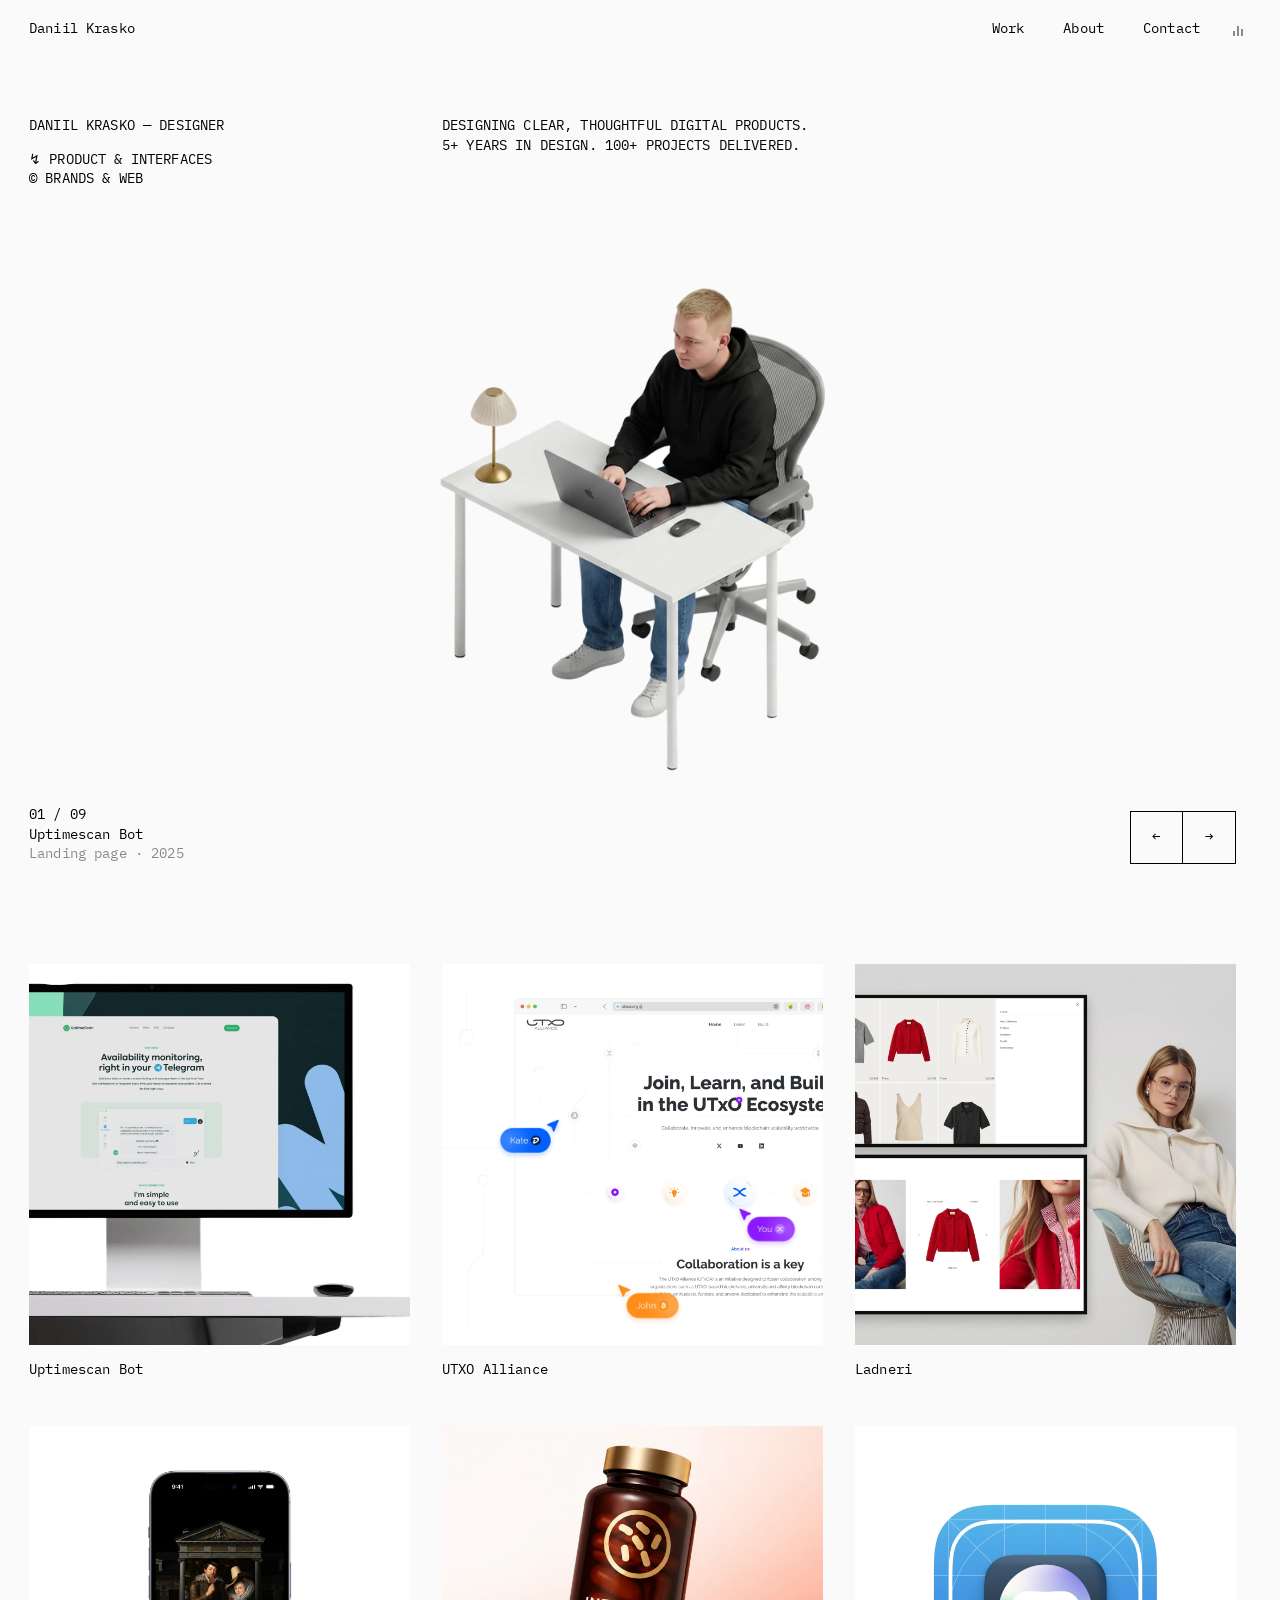
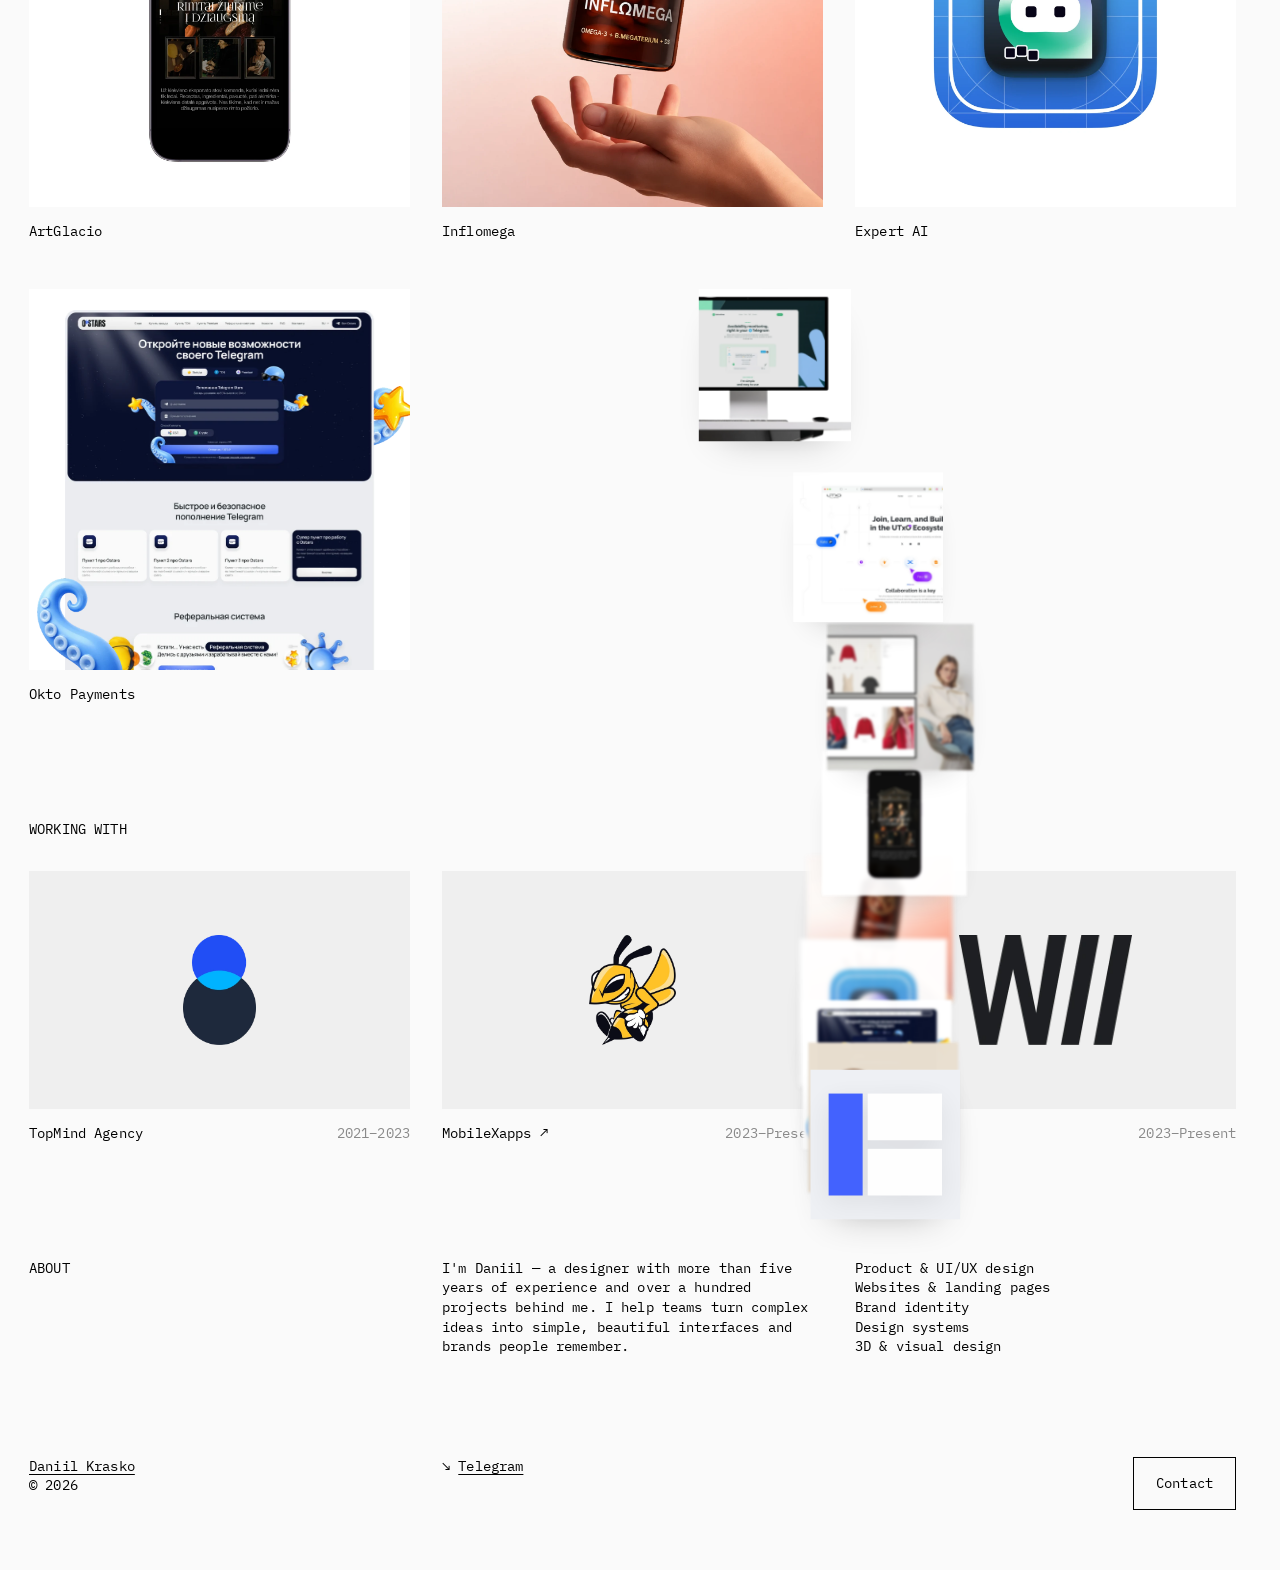
==== commit 760667b3: "Bump asset version Co-Authored-By: Claude Opus 5.5 <noreply@anthropic.com> Claude-Session: https://c" ====
--- a/index.html
+++ b/index.html
@@ -16,7 +16,7 @@
     // show the loader from the very first paint (skipped for reduced motion)
     if (!matchMedia("(prefers-reduced-motion: reduce)").matches) document.documentElement.classList.add("is-loading");
   </script>
-  <link rel="stylesheet" href="styles.css?v=1c8c56e" />
+  <link rel="stylesheet" href="styles.css?v=7865e06" />
 </head>
 <body>
   <div class="loader-title" id="loaderTitle" aria-hidden="true">Daniil Krasko</div>
@@ -126,10 +126,10 @@
   </footer>
 
 
-  <script src="projects.js?v=1c8c56e"></script>
-  <script src="shared.js?v=1c8c56e"></script>
-  <script src="main.js?v=1c8c56e"></script>
-  <script src="loader.js?v=1c8c56e"></script>
-  <script src="audio.js?v=1c8c56e"></script>
+  <script src="projects.js?v=7865e06"></script>
+  <script src="shared.js?v=7865e06"></script>
+  <script src="main.js?v=7865e06"></script>
+  <script src="loader.js?v=7865e06"></script>
+  <script src="audio.js?v=7865e06"></script>
 </body>
 </html>
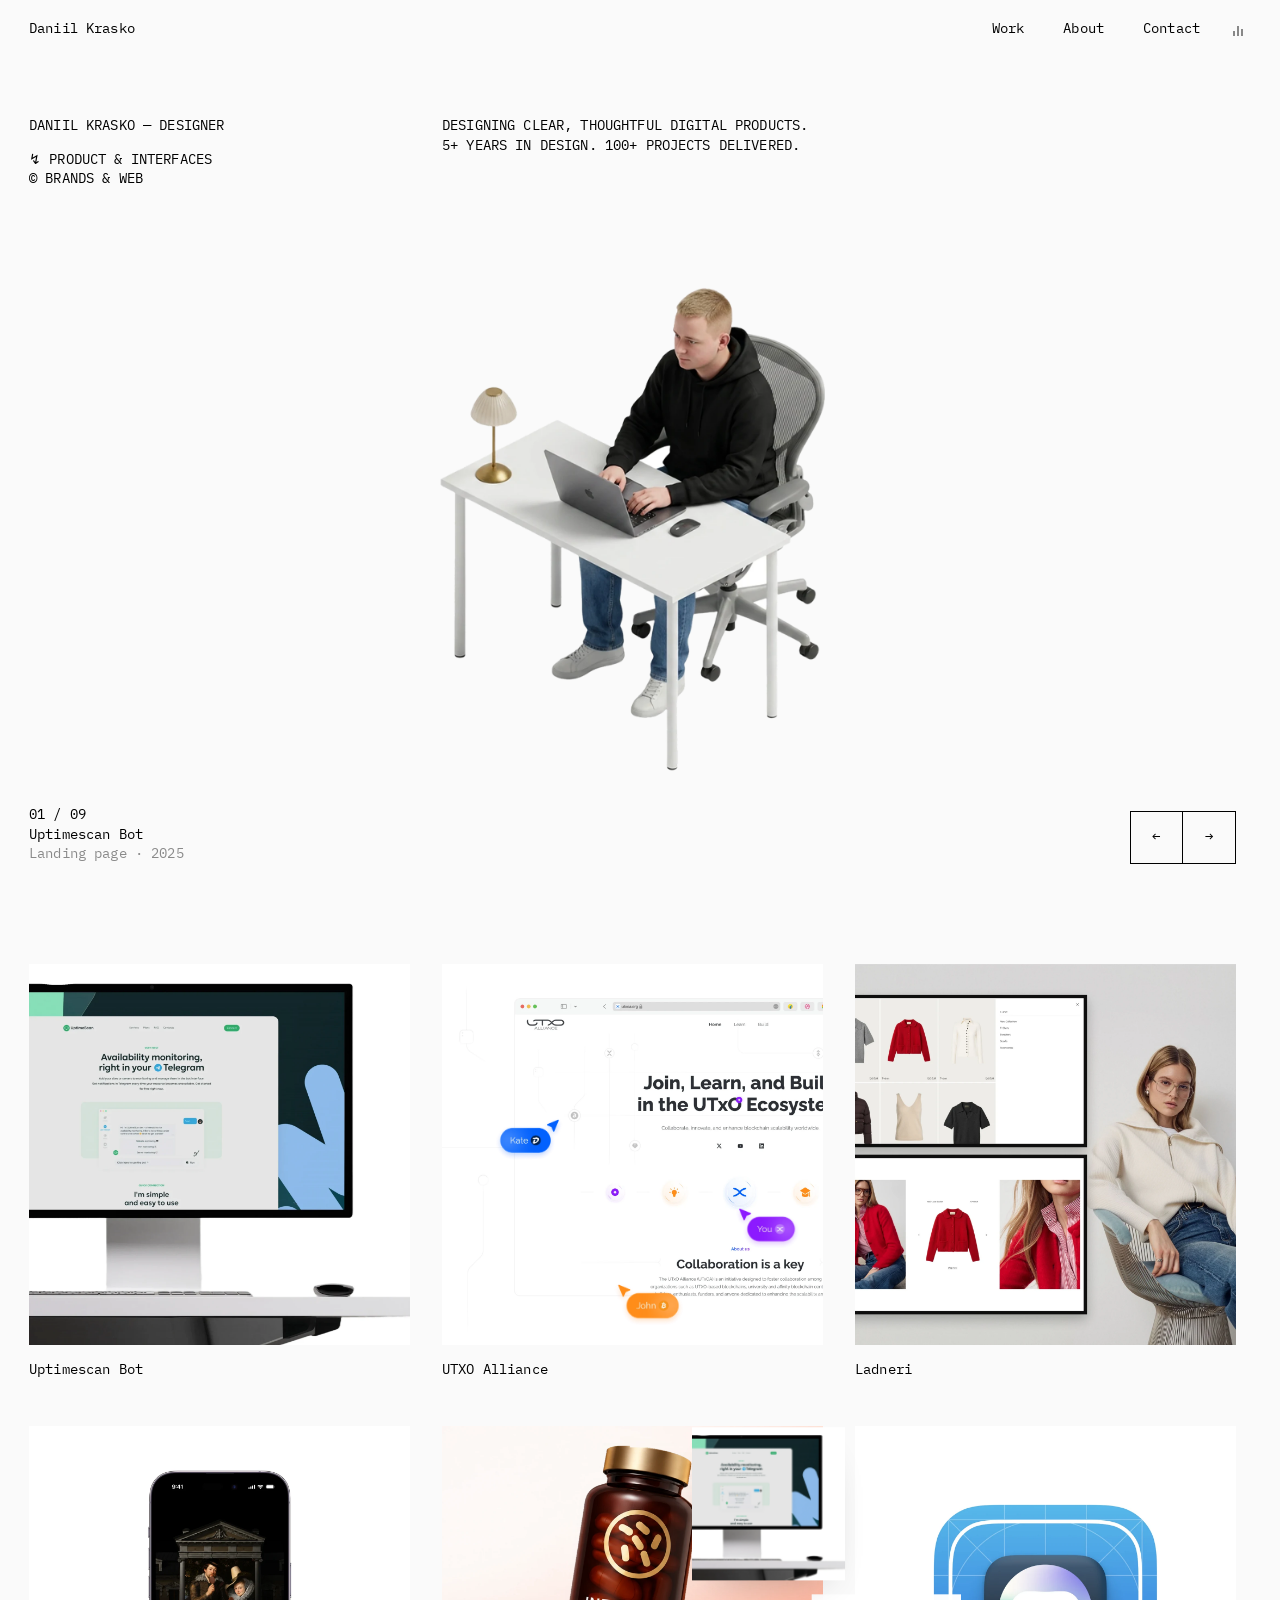
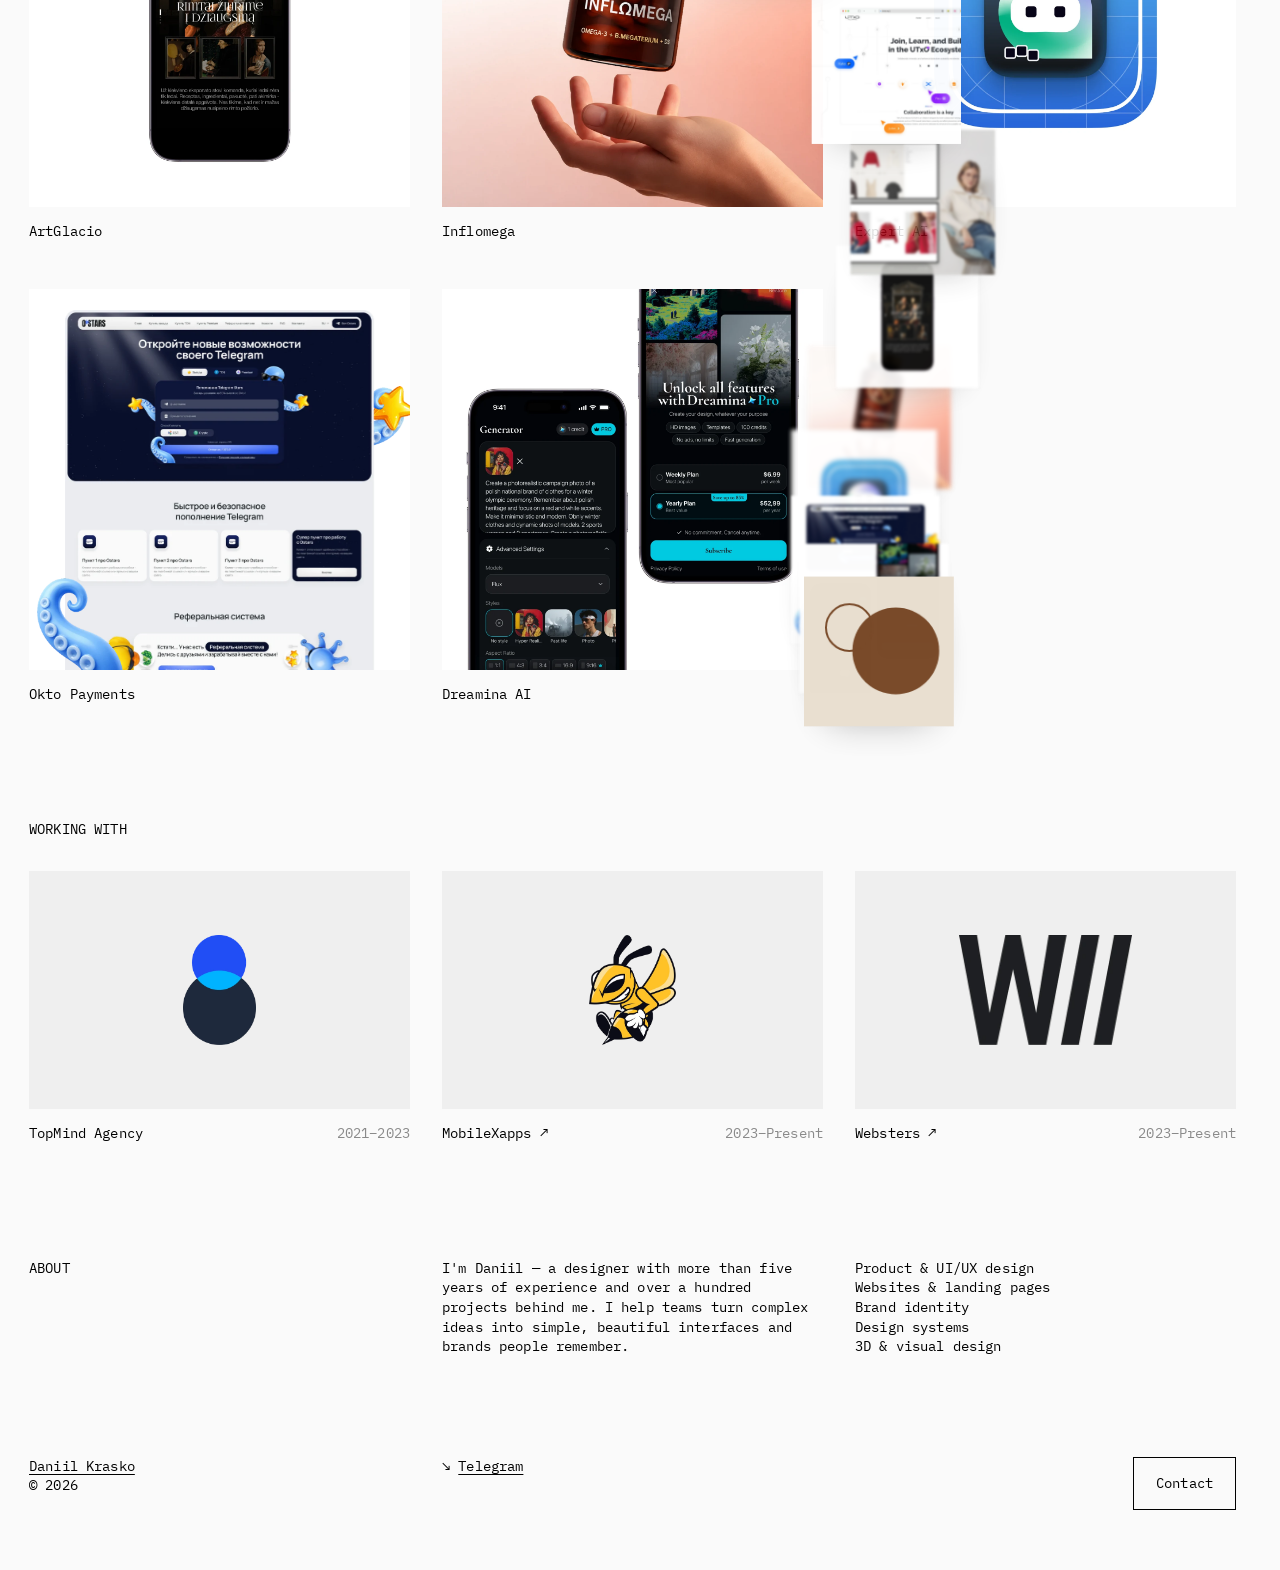
==== commit fe3326f8: "Bump asset version Co-Authored-By: Claude Opus 5.5 <noreply@anthropic.com> Claude-Session: https://c" ====
--- a/index.html
+++ b/index.html
@@ -16,7 +16,7 @@
     // show the loader from the very first paint (skipped for reduced motion)
     if (!matchMedia("(prefers-reduced-motion: reduce)").matches) document.documentElement.classList.add("is-loading");
   </script>
-  <link rel="stylesheet" href="styles.css?v=7865e06" />
+  <link rel="stylesheet" href="styles.css?v=28d39d0" />
 </head>
 <body>
   <div class="loader-title" id="loaderTitle" aria-hidden="true">Daniil Krasko</div>
@@ -126,10 +126,10 @@
   </footer>
 
 
-  <script src="projects.js?v=7865e06"></script>
-  <script src="shared.js?v=7865e06"></script>
-  <script src="main.js?v=7865e06"></script>
-  <script src="loader.js?v=7865e06"></script>
-  <script src="audio.js?v=7865e06"></script>
+  <script src="projects.js?v=28d39d0"></script>
+  <script src="shared.js?v=28d39d0"></script>
+  <script src="main.js?v=28d39d0"></script>
+  <script src="loader.js?v=28d39d0"></script>
+  <script src="audio.js?v=28d39d0"></script>
 </body>
 </html>
--- a/styles.css
+++ b/styles.css
@@ -194,6 +194,8 @@
   gap: var(--gap);
 }
 .work-item { cursor: pointer; }
+.work-item .no-page { display: block; cursor: default; }
+.card.no-page { cursor: grab; }
 .work-item .thumb { position: relative; aspect-ratio: 1 / 1; overflow: hidden; background: var(--thumb); }
 .work-item .name { padding: 15px 0; }
 .work-item:hover .name { text-decoration: underline; text-underline-offset: 3px; }
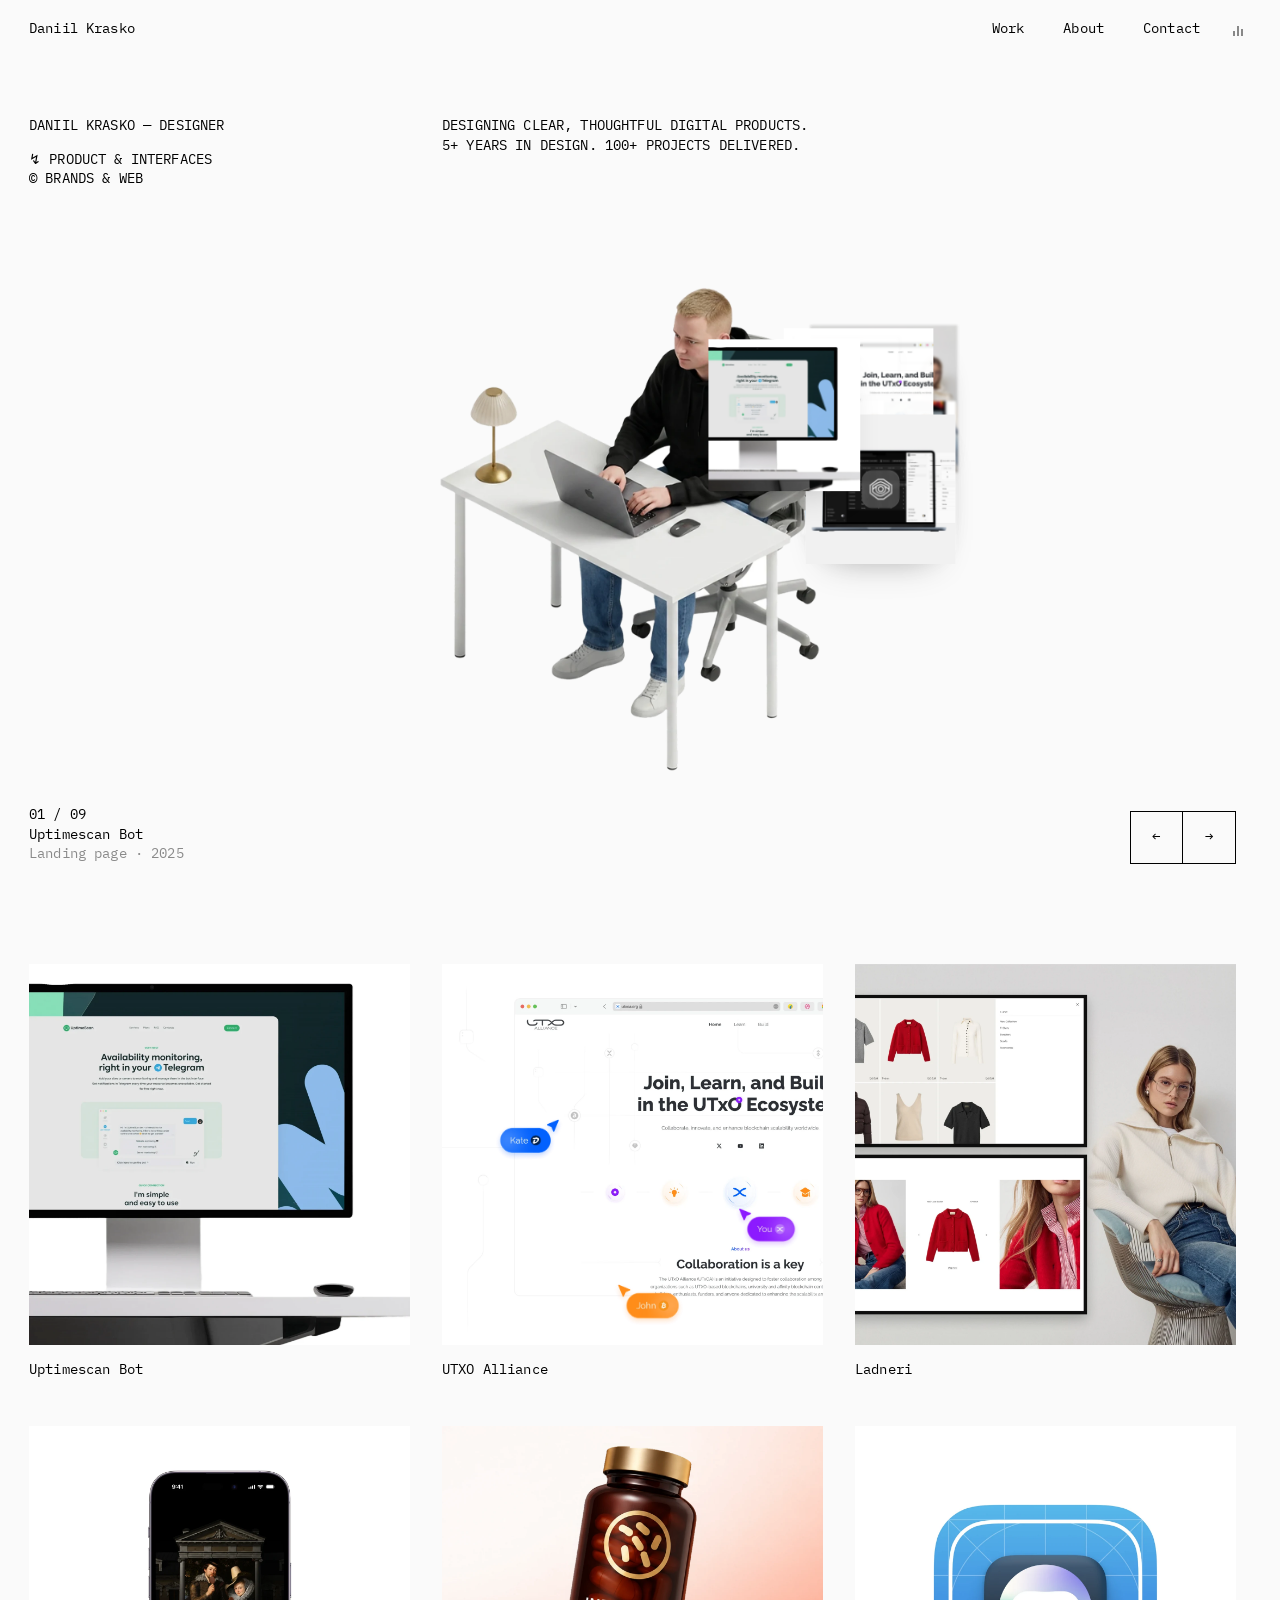
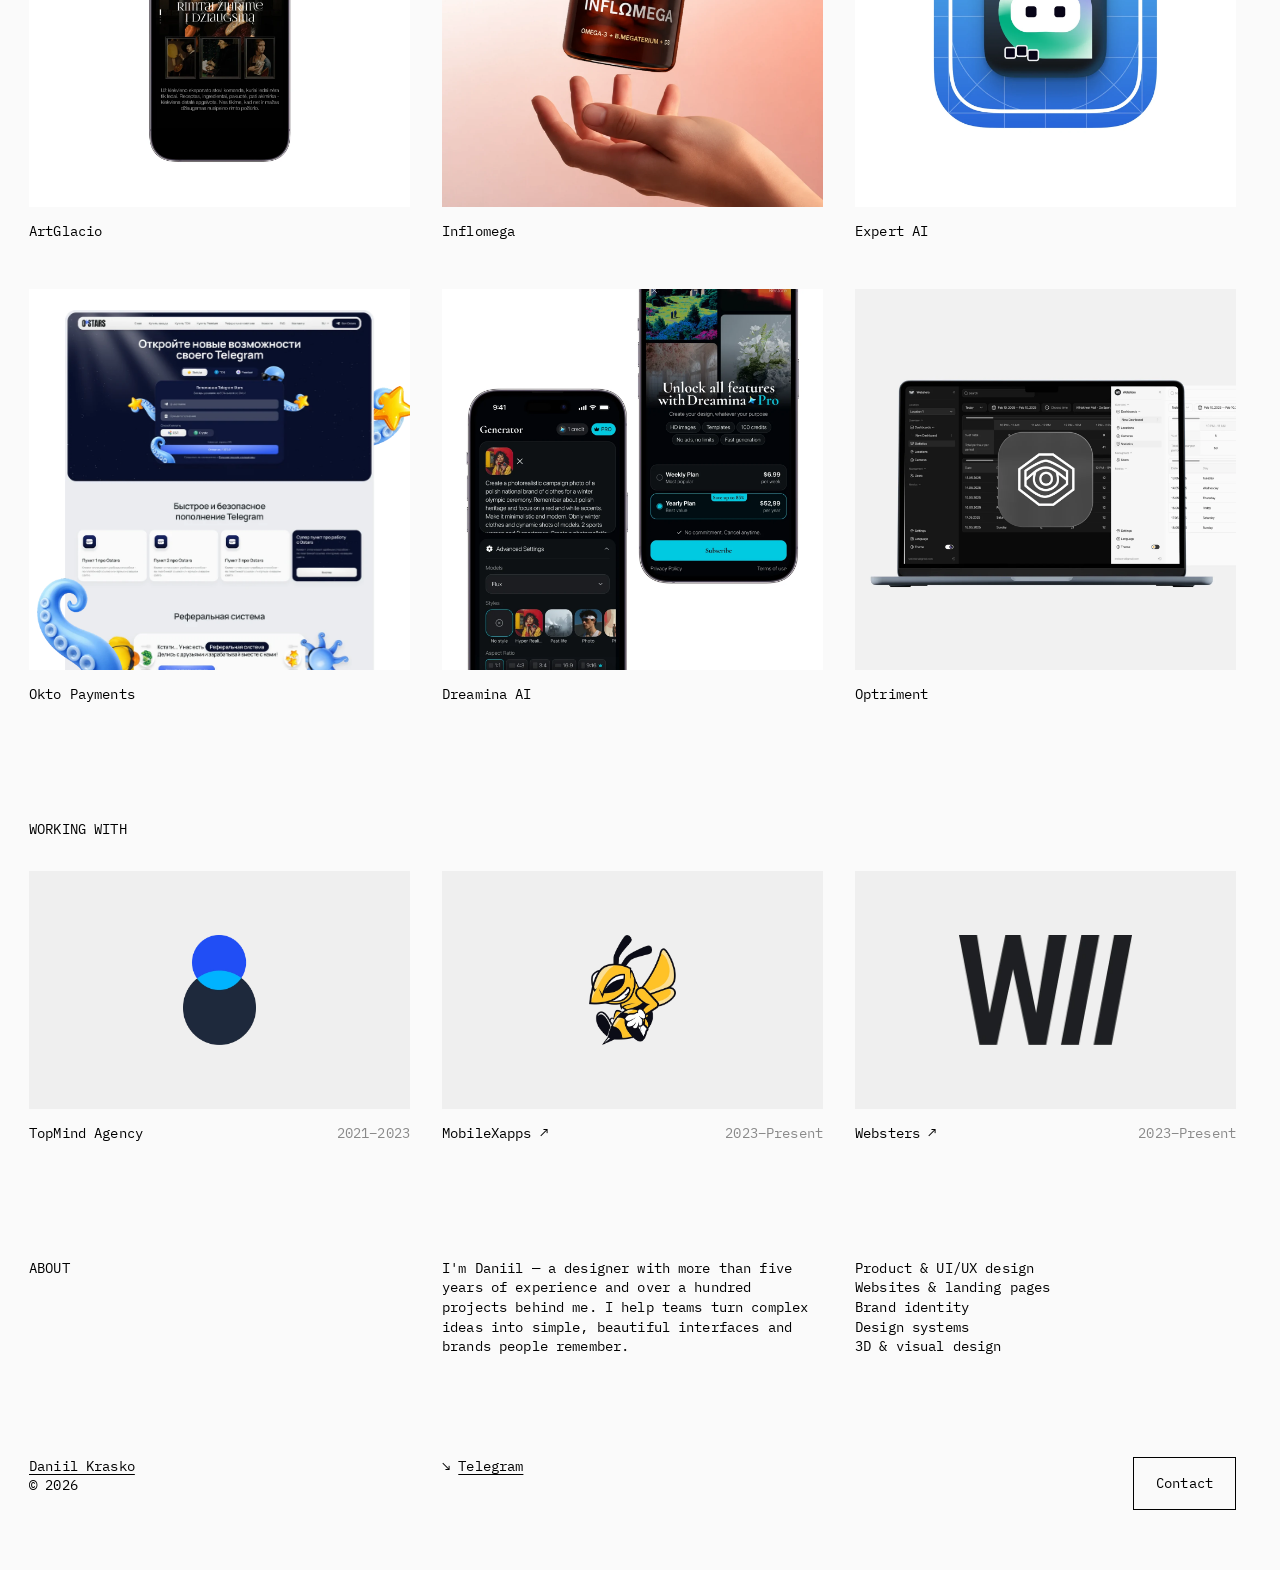
==== commit 86fe1190: "Bump asset version Co-Authored-By: Claude Opus 5.5 <noreply@anthropic.com> Claude-Session: https://c" ====
--- a/index.html
+++ b/index.html
@@ -16,7 +16,7 @@
     // show the loader from the very first paint (skipped for reduced motion)
     if (!matchMedia("(prefers-reduced-motion: reduce)").matches) document.documentElement.classList.add("is-loading");
   </script>
-  <link rel="stylesheet" href="styles.css?v=28d39d0" />
+  <link rel="stylesheet" href="styles.css?v=f333132" />
 </head>
 <body>
   <div class="loader-title" id="loaderTitle" aria-hidden="true">Daniil Krasko</div>
@@ -126,10 +126,10 @@
   </footer>
 
 
-  <script src="projects.js?v=28d39d0"></script>
-  <script src="shared.js?v=28d39d0"></script>
-  <script src="main.js?v=28d39d0"></script>
-  <script src="loader.js?v=28d39d0"></script>
-  <script src="audio.js?v=28d39d0"></script>
+  <script src="projects.js?v=f333132"></script>
+  <script src="shared.js?v=f333132"></script>
+  <script src="main.js?v=f333132"></script>
+  <script src="loader.js?v=f333132"></script>
+  <script src="audio.js?v=f333132"></script>
 </body>
 </html>
